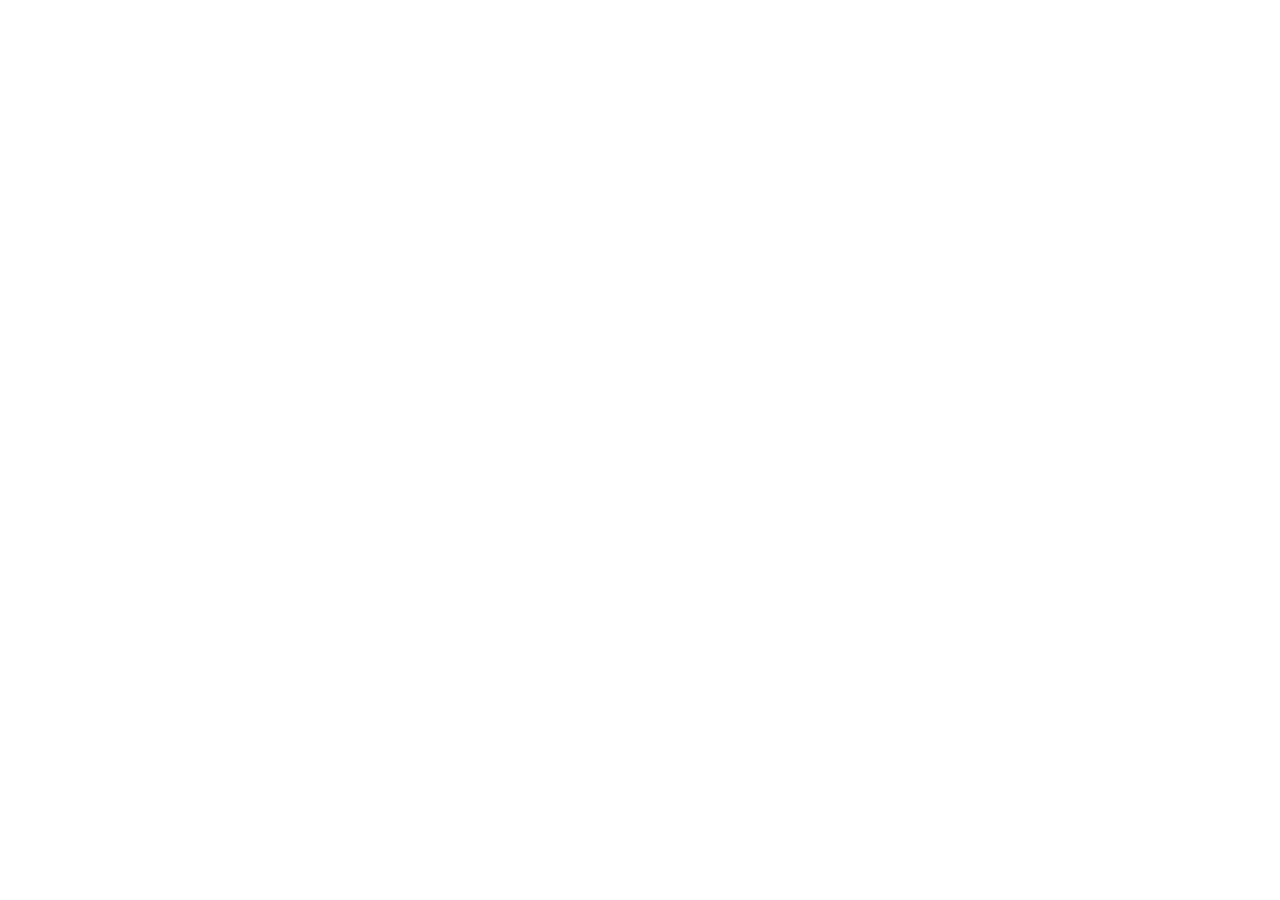
==== index.html @ a77354a2 "Nerve Surgery Academy: Articulate HTML5 learning portal" ====
<!doctype html>
<html lang="en">
  <head>
    <meta charset="UTF-8" />
    <meta name="viewport" content="width=device-width, initial-scale=1.0" />
    <meta
      name="description"
      content="Nerve Surgery Academy — self-hosted interactive learning modules in peripheral nerve surgery."
    />
    <link rel="preconnect" href="https://fonts.googleapis.com" />
    <link rel="preconnect" href="https://fonts.gstatic.com" crossorigin />
    <link
      href="https://fonts.googleapis.com/css2?family=Inter:wght@400;500;600&family=Source+Serif+4:opsz,wght@8..60,500;8..60,600&display=swap"
      rel="stylesheet"
    />
    <title>Nerve Surgery Academy</title>
  </head>
  <body>
    <div id="root"></div>
    <script type="module" src="/src/main.tsx"></script>
  </body>
</html>
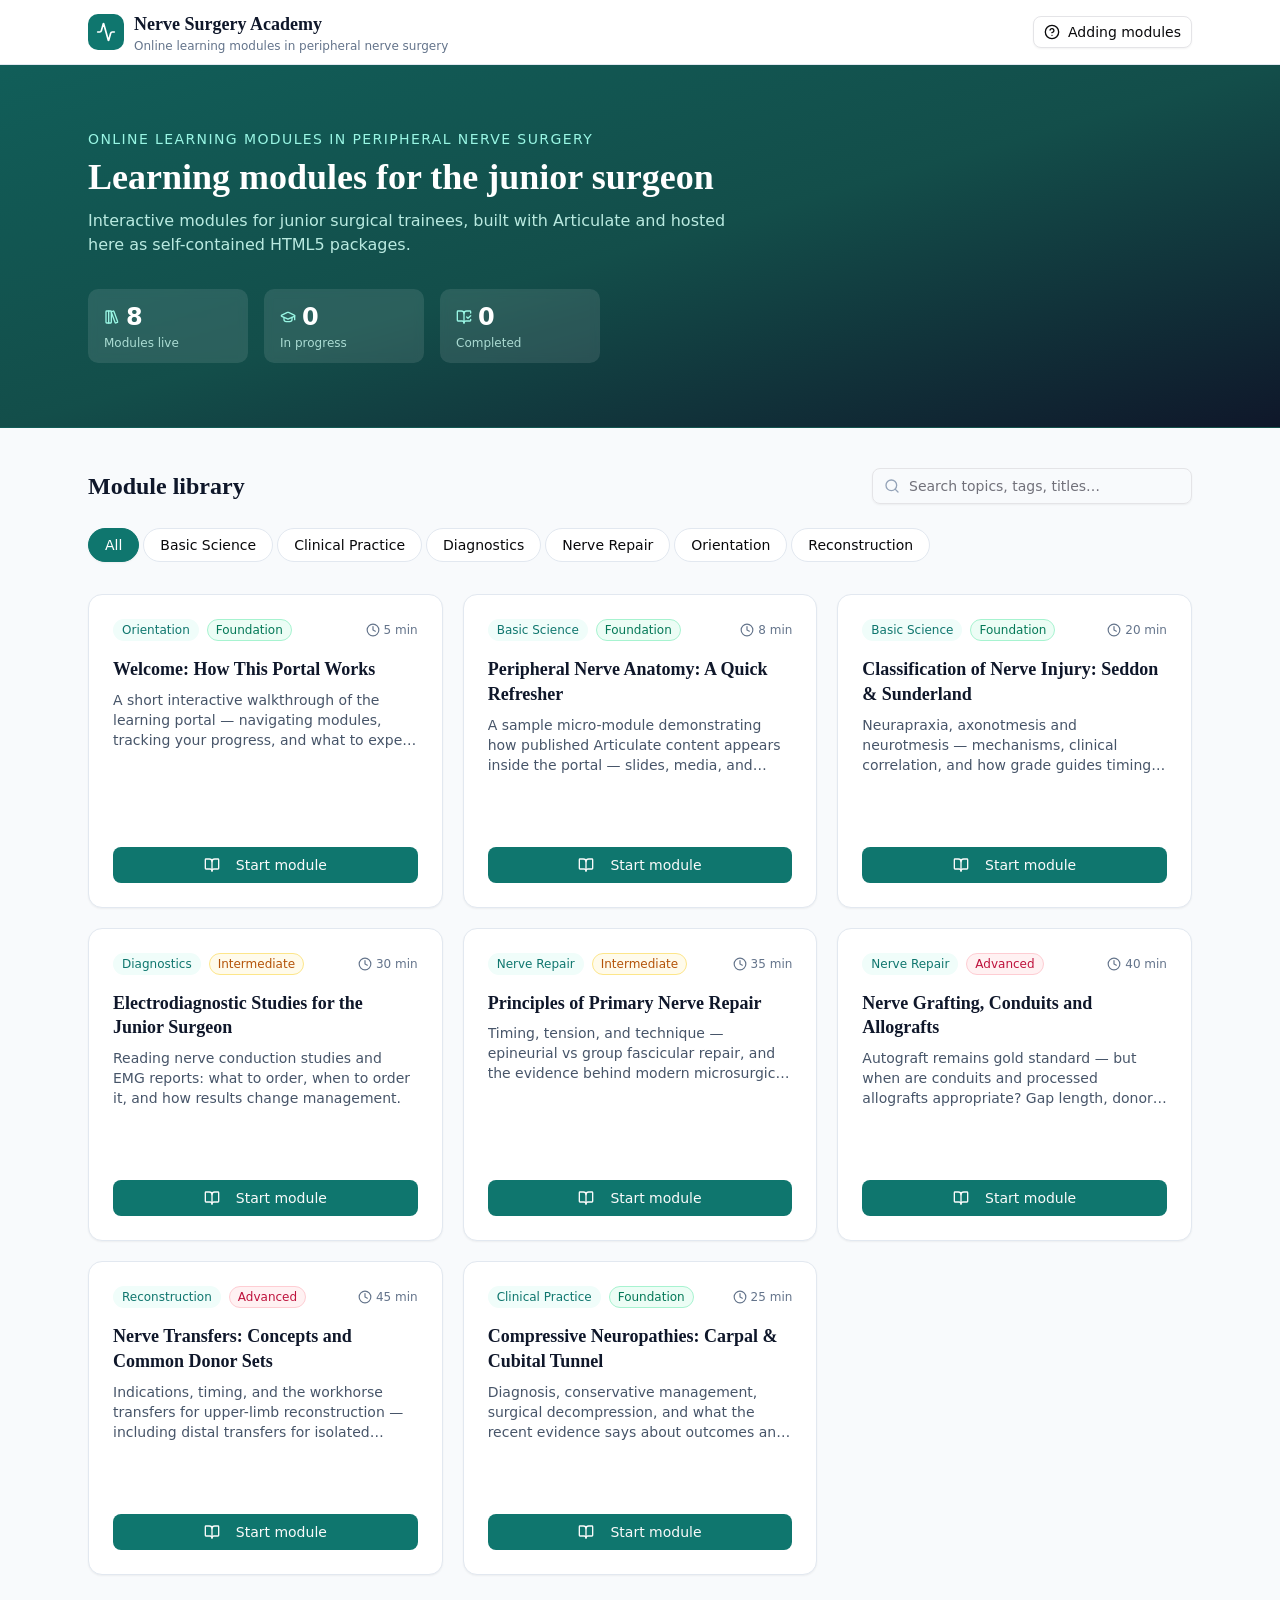
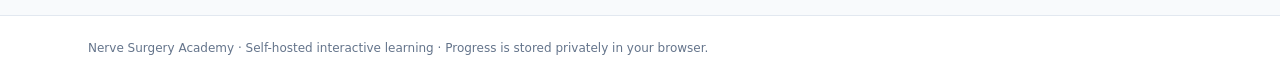
==== commit 0ef5925b: "Deploy: Nerve Surgery Academy static build" ====
--- a/index.html
+++ b/index.html
@@ -14,9 +14,10 @@
       rel="stylesheet"
     />
     <title>Nerve Surgery Academy</title>
+    <script type="module" crossorigin src="./assets/index-BAuNtik3.js"></script>
+    <link rel="stylesheet" crossorigin href="./assets/index-Dww36vbo.css">
   </head>
   <body>
     <div id="root"></div>
-    <script type="module" src="/src/main.tsx"></script>
   </body>
 </html>
--- a/assets/index-Dww36vbo.css
+++ b/assets/index-Dww36vbo.css
@@ -0,0 +1 @@
+*,:before,:after{--tw-border-spacing-x: 0;--tw-border-spacing-y: 0;--tw-translate-x: 0;--tw-translate-y: 0;--tw-rotate: 0;--tw-skew-x: 0;--tw-skew-y: 0;--tw-scale-x: 1;--tw-scale-y: 1;--tw-pan-x: ;--tw-pan-y: ;--tw-pinch-zoom: ;--tw-scroll-snap-strictness: proximity;--tw-gradient-from-position: ;--tw-gradient-via-position: ;--tw-gradient-to-position: ;--tw-ordinal: ;--tw-slashed-zero: ;--tw-numeric-figure: ;--tw-numeric-spacing: ;--tw-numeric-fraction: ;--tw-ring-inset: ;--tw-ring-offset-width: 0px;--tw-ring-offset-color: #fff;--tw-ring-color: rgb(59 130 246 / .5);--tw-ring-offset-shadow: 0 0 #0000;--tw-ring-shadow: 0 0 #0000;--tw-shadow: 0 0 #0000;--tw-shadow-colored: 0 0 #0000;--tw-blur: ;--tw-brightness: ;--tw-contrast: ;--tw-grayscale: ;--tw-hue-rotate: ;--tw-invert: ;--tw-saturate: ;--tw-sepia: ;--tw-drop-shadow: ;--tw-backdrop-blur: ;--tw-backdrop-brightness: ;--tw-backdrop-contrast: ;--tw-backdrop-grayscale: ;--tw-backdrop-hue-rotate: ;--tw-backdrop-invert: ;--tw-backdrop-opacity: ;--tw-backdrop-saturate: ;--tw-backdrop-sepia: ;--tw-contain-size: ;--tw-contain-layout: ;--tw-contain-paint: ;--tw-contain-style: }::backdrop{--tw-border-spacing-x: 0;--tw-border-spacing-y: 0;--tw-translate-x: 0;--tw-translate-y: 0;--tw-rotate: 0;--tw-skew-x: 0;--tw-skew-y: 0;--tw-scale-x: 1;--tw-scale-y: 1;--tw-pan-x: ;--tw-pan-y: ;--tw-pinch-zoom: ;--tw-scroll-snap-strictness: proximity;--tw-gradient-from-position: ;--tw-gradient-via-position: ;--tw-gradient-to-position: ;--tw-ordinal: ;--tw-slashed-zero: ;--tw-numeric-figure: ;--tw-numeric-spacing: ;--tw-numeric-fraction: ;--tw-ring-inset: ;--tw-ring-offset-width: 0px;--tw-ring-offset-color: #fff;--tw-ring-color: rgb(59 130 246 / .5);--tw-ring-offset-shadow: 0 0 #0000;--tw-ring-shadow: 0 0 #0000;--tw-shadow: 0 0 #0000;--tw-shadow-colored: 0 0 #0000;--tw-blur: ;--tw-brightness: ;--tw-contrast: ;--tw-grayscale: ;--tw-hue-rotate: ;--tw-invert: ;--tw-saturate: ;--tw-sepia: ;--tw-drop-shadow: ;--tw-backdrop-blur: ;--tw-backdrop-brightness: ;--tw-backdrop-contrast: ;--tw-backdrop-grayscale: ;--tw-backdrop-hue-rotate: ;--tw-backdrop-invert: ;--tw-backdrop-opacity: ;--tw-backdrop-saturate: ;--tw-backdrop-sepia: ;--tw-contain-size: ;--tw-contain-layout: ;--tw-contain-paint: ;--tw-contain-style: }*,:before,:after{box-sizing:border-box;border-width:0;border-style:solid;border-color:#e5e7eb}:before,:after{--tw-content: ""}html,:host{line-height:1.5;-webkit-text-size-adjust:100%;-moz-tab-size:4;-o-tab-size:4;tab-size:4;font-family:Inter,system-ui,-apple-system,Segoe UI,sans-serif;font-feature-settings:normal;font-variation-settings:normal;-webkit-tap-highlight-color:transparent}body{margin:0;line-height:inherit}hr{height:0;color:inherit;border-top-width:1px}abbr:where([title]){-webkit-text-decoration:underline dotted;text-decoration:underline dotted}h1,h2,h3,h4,h5,h6{font-size:inherit;font-weight:inherit}a{color:inherit;text-decoration:inherit}b,strong{font-weight:bolder}code,kbd,samp,pre{font-family:ui-monospace,SFMono-Regular,Menlo,Monaco,Consolas,Liberation Mono,Courier New,monospace;font-feature-settings:normal;font-variation-settings:normal;font-size:1em}small{font-size:80%}sub,sup{font-size:75%;line-height:0;position:relative;vertical-align:baseline}sub{bottom:-.25em}sup{top:-.5em}table{text-indent:0;border-color:inherit;border-collapse:collapse}button,input,optgroup,select,textarea{font-family:inherit;font-feature-settings:inherit;font-variation-settings:inherit;font-size:100%;font-weight:inherit;line-height:inherit;letter-spacing:inherit;color:inherit;margin:0;padding:0}button,select{text-transform:none}button,input:where([type=button]),input:where([type=reset]),input:where([type=submit]){-webkit-appearance:button;background-color:transparent;background-image:none}:-moz-focusring{outline:auto}:-moz-ui-invalid{box-shadow:none}progress{vertical-align:baseline}::-webkit-inner-spin-button,::-webkit-outer-spin-button{height:auto}[type=search]{-webkit-appearance:textfield;outline-offset:-2px}::-webkit-search-decoration{-webkit-appearance:none}::-webkit-file-upload-button{-webkit-appearance:button;font:inherit}summary{display:list-item}blockquote,dl,dd,h1,h2,h3,h4,h5,h6,hr,figure,p,pre{margin:0}fieldset{margin:0;padding:0}legend{padding:0}ol,ul,menu{list-style:none;margin:0;padding:0}dialog{padding:0}textarea{resize:vertical}input::-moz-placeholder,textarea::-moz-placeholder{opacity:1;color:#9ca3af}input::placeholder,textarea::placeholder{opacity:1;color:#9ca3af}button,[role=button]{cursor:pointer}:disabled{cursor:default}img,svg,video,canvas,audio,iframe,embed,object{display:block;vertical-align:middle}img,video{max-width:100%;height:auto}[hidden]:where(:not([hidden=until-found])){display:none}:root{--background: 0 0% 100%;--foreground: 240 10% 3.9%;--card: 0 0% 100%;--card-foreground: 240 10% 3.9%;--popover: 0 0% 100%;--popover-foreground: 240 10% 3.9%;--primary: 175 77% 26%;--primary-foreground: 0 0% 98%;--secondary: 240 4.8% 95.9%;--secondary-foreground: 240 5.9% 10%;--muted: 240 4.8% 95.9%;--muted-foreground: 240 3.8% 46.1%;--accent: 240 4.8% 95.9%;--accent-foreground: 240 5.9% 10%;--destructive: 0 84.2% 60.2%;--destructive-foreground: 0 0% 98%;--border: 240 5.9% 90%;--input: 240 5.9% 90%;--ring: 240 5.9% 10%;--radius: .625rem;--sidebar-background: 0 0% 98%;--sidebar-foreground: 240 5.3% 26.1%;--sidebar-primary: 240 5.9% 10%;--sidebar-primary-foreground: 0 0% 98%;--sidebar-accent: 240 4.8% 95.9%;--sidebar-accent-foreground: 240 5.9% 10%;--sidebar-border: 220 13% 91%;--sidebar-ring: 217.2 91.2% 59.8%}.dark{--background: 240 10% 3.9%;--foreground: 0 0% 98%;--card: 240 10% 3.9%;--card-foreground: 0 0% 98%;--popover: 240 10% 3.9%;--popover-foreground: 0 0% 98%;--primary: 0 0% 98%;--primary-foreground: 240 5.9% 10%;--secondary: 240 3.7% 15.9%;--secondary-foreground: 0 0% 98%;--muted: 240 3.7% 15.9%;--muted-foreground: 240 5% 64.9%;--accent: 240 3.7% 15.9%;--accent-foreground: 0 0% 98%;--destructive: 0 62.8% 30.6%;--destructive-foreground: 0 0% 98%;--border: 240 3.7% 15.9%;--input: 240 3.7% 15.9%;--ring: 240 4.9% 83.9%;--sidebar-background: 240 5.9% 10%;--sidebar-foreground: 240 4.8% 95.9%;--sidebar-primary: 224.3 76.3% 48%;--sidebar-primary-foreground: 0 0% 100%;--sidebar-accent: 240 3.7% 15.9%;--sidebar-accent-foreground: 240 4.8% 95.9%;--sidebar-border: 240 3.7% 15.9%;--sidebar-ring: 217.2 91.2% 59.8%}*{border-color:hsl(var(--border))}body{background-color:hsl(var(--background));color:hsl(var(--foreground))}.sr-only{position:absolute;width:1px;height:1px;padding:0;margin:-1px;overflow:hidden;clip:rect(0,0,0,0);white-space:nowrap;border-width:0}.pointer-events-none{pointer-events:none}.visible{visibility:visible}.invisible{visibility:hidden}.static{position:static}.fixed{position:fixed}.absolute{position:absolute}.relative{position:relative}.sticky{position:sticky}.inset-0{inset:0}.inset-x-0{left:0;right:0}.inset-y-0{top:0;bottom:0}.-bottom-12{bottom:-3rem}.-left-12{left:-3rem}.-right-12{right:-3rem}.-top-12{top:-3rem}.bottom-0{bottom:0}.left-0{left:0}.left-1\/2{left:50%}.left-2{left:.5rem}.left-3{left:.75rem}.left-\[50\%\]{left:50%}.right-0{right:0}.right-1{right:.25rem}.right-2{right:.5rem}.right-3{right:.75rem}.right-4{right:1rem}.top-0{top:0}.top-1\.5{top:.375rem}.top-1\/2{top:50%}.top-3\.5{top:.875rem}.top-4{top:1rem}.top-\[1px\]{top:1px}.top-\[50\%\]{top:50%}.top-\[60\%\]{top:60%}.top-full{top:100%}.isolate{isolation:isolate}.z-10{z-index:10}.z-20{z-index:20}.z-40{z-index:40}.z-50{z-index:50}.z-\[1\]{z-index:1}.order-first{order:-9999}.order-last{order:9999}.col-start-2{grid-column-start:2}.row-span-2{grid-row:span 2 / span 2}.row-start-1{grid-row-start:1}.\!m-0{margin:0!important}.-mx-1{margin-left:-.25rem;margin-right:-.25rem}.-my-2{margin-top:-.5rem;margin-bottom:-.5rem}.mx-2{margin-left:.5rem;margin-right:.5rem}.mx-3\.5{margin-left:.875rem;margin-right:.875rem}.mx-auto{margin-left:auto;margin-right:auto}.my-0{margin-top:0;margin-bottom:0}.my-0\.5{margin-top:.125rem;margin-bottom:.125rem}.my-1{margin-top:.25rem;margin-bottom:.25rem}.-ml-4{margin-left:-1rem}.-mt-4{margin-top:-1rem}.mb-2{margin-bottom:.5rem}.mb-3{margin-bottom:.75rem}.mb-6{margin-bottom:1.5rem}.mb-8{margin-bottom:2rem}.ml-1{margin-left:.25rem}.ml-4{margin-left:1rem}.ml-auto{margin-left:auto}.mr-1\.5{margin-right:.375rem}.mr-2{margin-right:.5rem}.mt-0\.5{margin-top:.125rem}.mt-1{margin-top:.25rem}.mt-1\.5{margin-top:.375rem}.mt-2{margin-top:.5rem}.mt-3{margin-top:.75rem}.mt-4{margin-top:1rem}.mt-8{margin-top:2rem}.mt-auto{margin-top:auto}.line-clamp-1{overflow:hidden;display:-webkit-box;-webkit-box-orient:vertical;-webkit-line-clamp:1}.line-clamp-2{overflow:hidden;display:-webkit-box;-webkit-box-orient:vertical;-webkit-line-clamp:2}.line-clamp-3{overflow:hidden;display:-webkit-box;-webkit-box-orient:vertical;-webkit-line-clamp:3}.block{display:block}.flex{display:flex}.inline-flex{display:inline-flex}.table{display:table}.table-caption{display:table-caption}.table-cell{display:table-cell}.table-row{display:table-row}.grid{display:grid}.hidden{display:none}.aspect-square{aspect-ratio:1 / 1}.aspect-video{aspect-ratio:16 / 9}.size-10{width:2.5rem;height:2.5rem}.size-2{width:.5rem;height:.5rem}.size-2\.5{width:.625rem;height:.625rem}.size-3{width:.75rem;height:.75rem}.size-3\.5{width:.875rem;height:.875rem}.size-4{width:1rem;height:1rem}.size-6{width:1.5rem;height:1.5rem}.size-7{width:1.75rem;height:1.75rem}.size-8{width:2rem;height:2rem}.size-9{width:2.25rem;height:2.25rem}.size-auto{width:auto;height:auto}.size-full{width:100%;height:100%}.h-1\.5{height:.375rem}.h-10{height:2.5rem}.h-12{height:3rem}.h-16{height:4rem}.h-2{height:.5rem}.h-2\.5{height:.625rem}.h-3{height:.75rem}.h-3\.5{height:.875rem}.h-4{height:1rem}.h-5{height:1.25rem}.h-6{height:1.5rem}.h-7{height:1.75rem}.h-8{height:2rem}.h-9{height:2.25rem}.h-\[1\.15rem\]{height:1.15rem}.h-\[calc\(100\%-1px\)\]{height:calc(100% - 1px)}.h-\[var\(--radix-navigation-menu-viewport-height\)\]{height:var(--radix-navigation-menu-viewport-height)}.h-\[var\(--radix-select-trigger-height\)\]{height:var(--radix-select-trigger-height)}.h-auto{height:auto}.h-full{height:100%}.h-px{height:1px}.h-screen{height:100vh}.h-svh{height:100svh}.max-h-\[300px\]{max-height:300px}.min-h-0{min-height:0px}.min-h-16{min-height:4rem}.min-h-4{min-height:1rem}.min-h-screen{min-height:100vh}.min-h-svh{min-height:100svh}.w-0{width:0px}.w-1{width:.25rem}.w-10{width:2.5rem}.w-2{width:.5rem}.w-2\.5{width:.625rem}.w-3{width:.75rem}.w-3\.5{width:.875rem}.w-3\/4{width:75%}.w-4{width:1rem}.w-5{width:1.25rem}.w-64{width:16rem}.w-72{width:18rem}.w-8{width:2rem}.w-9{width:2.25rem}.w-\[100px\]{width:100px}.w-auto{width:auto}.w-fit{width:-moz-fit-content;width:fit-content}.w-full{width:100%}.w-max{width:-moz-max-content;width:max-content}.w-px{width:1px}.min-w-0{min-width:0px}.min-w-10{min-width:2.5rem}.min-w-5{min-width:1.25rem}.min-w-8{min-width:2rem}.min-w-9{min-width:2.25rem}.min-w-\[12rem\]{min-width:12rem}.min-w-\[8rem\]{min-width:8rem}.min-w-\[var\(--radix-select-trigger-width\)\]{min-width:var(--radix-select-trigger-width)}.max-w-2xl{max-width:42rem}.max-w-6xl{max-width:72rem}.max-w-\[calc\(100\%-2rem\)\]{max-width:calc(100% - 2rem)}.max-w-lg{max-width:32rem}.max-w-max{max-width:-moz-max-content;max-width:max-content}.max-w-md{max-width:28rem}.max-w-sm{max-width:24rem}.flex-1{flex:1 1 0%}.shrink-0{flex-shrink:0}.grow{flex-grow:1}.grow-0{flex-grow:0}.basis-full{flex-basis:100%}.caption-bottom{caption-side:bottom}.border-collapse{border-collapse:collapse}.-translate-x-1\/2{--tw-translate-x: -50%;transform:translate(var(--tw-translate-x),var(--tw-translate-y)) rotate(var(--tw-rotate)) skew(var(--tw-skew-x)) skewY(var(--tw-skew-y)) scaleX(var(--tw-scale-x)) scaleY(var(--tw-scale-y))}.-translate-x-px{--tw-translate-x: -1px;transform:translate(var(--tw-translate-x),var(--tw-translate-y)) rotate(var(--tw-rotate)) skew(var(--tw-skew-x)) skewY(var(--tw-skew-y)) scaleX(var(--tw-scale-x)) scaleY(var(--tw-scale-y))}.-translate-y-1\/2{--tw-translate-y: -50%;transform:translate(var(--tw-translate-x),var(--tw-translate-y)) rotate(var(--tw-rotate)) skew(var(--tw-skew-x)) skewY(var(--tw-skew-y)) scaleX(var(--tw-scale-x)) scaleY(var(--tw-scale-y))}.translate-x-\[-50\%\]{--tw-translate-x: -50%;transform:translate(var(--tw-translate-x),var(--tw-translate-y)) rotate(var(--tw-rotate)) skew(var(--tw-skew-x)) skewY(var(--tw-skew-y)) scaleX(var(--tw-scale-x)) scaleY(var(--tw-scale-y))}.translate-x-px{--tw-translate-x: 1px;transform:translate(var(--tw-translate-x),var(--tw-translate-y)) rotate(var(--tw-rotate)) skew(var(--tw-skew-x)) skewY(var(--tw-skew-y)) scaleX(var(--tw-scale-x)) scaleY(var(--tw-scale-y))}.translate-y-0\.5{--tw-translate-y: .125rem;transform:translate(var(--tw-translate-x),var(--tw-translate-y)) rotate(var(--tw-rotate)) skew(var(--tw-skew-x)) skewY(var(--tw-skew-y)) scaleX(var(--tw-scale-x)) scaleY(var(--tw-scale-y))}.translate-y-\[-50\%\]{--tw-translate-y: -50%;transform:translate(var(--tw-translate-x),var(--tw-translate-y)) rotate(var(--tw-rotate)) skew(var(--tw-skew-x)) skewY(var(--tw-skew-y)) scaleX(var(--tw-scale-x)) scaleY(var(--tw-scale-y))}.translate-y-\[calc\(-50\%_-_2px\)\]{--tw-translate-y: calc(-50% - 2px) ;transform:translate(var(--tw-translate-x),var(--tw-translate-y)) rotate(var(--tw-rotate)) skew(var(--tw-skew-x)) skewY(var(--tw-skew-y)) scaleX(var(--tw-scale-x)) scaleY(var(--tw-scale-y))}.rotate-45{--tw-rotate: 45deg;transform:translate(var(--tw-translate-x),var(--tw-translate-y)) rotate(var(--tw-rotate)) skew(var(--tw-skew-x)) skewY(var(--tw-skew-y)) scaleX(var(--tw-scale-x)) scaleY(var(--tw-scale-y))}.rotate-90{--tw-rotate: 90deg;transform:translate(var(--tw-translate-x),var(--tw-translate-y)) rotate(var(--tw-rotate)) skew(var(--tw-skew-x)) skewY(var(--tw-skew-y)) scaleX(var(--tw-scale-x)) scaleY(var(--tw-scale-y))}.transform{transform:translate(var(--tw-translate-x),var(--tw-translate-y)) rotate(var(--tw-rotate)) skew(var(--tw-skew-x)) skewY(var(--tw-skew-y)) scaleX(var(--tw-scale-x)) scaleY(var(--tw-scale-y))}@keyframes caret-blink{0%,70%,to{opacity:1}20%,50%{opacity:0}}.animate-caret-blink{animation:caret-blink 1.25s ease-out infinite}@keyframes pulse{50%{opacity:.5}}.animate-pulse{animation:pulse 2s cubic-bezier(.4,0,.6,1) infinite}@keyframes spin{to{transform:rotate(360deg)}}.animate-spin{animation:spin 1s linear infinite}.cursor-default{cursor:default}.cursor-text{cursor:text}.touch-none{touch-action:none}.select-none{-webkit-user-select:none;-moz-user-select:none;user-select:none}.resize-none{resize:none}.scroll-my-1{scroll-margin-top:.25rem;scroll-margin-bottom:.25rem}.scroll-py-1{scroll-padding-top:.25rem;scroll-padding-bottom:.25rem}.list-decimal{list-style-type:decimal}.list-disc{list-style-type:disc}.list-none{list-style-type:none}.auto-rows-min{grid-auto-rows:min-content}.grid-cols-3{grid-template-columns:repeat(3,minmax(0,1fr))}.grid-cols-\[0_1fr\]{grid-template-columns:0 1fr}.grid-rows-\[auto_auto\]{grid-template-rows:auto auto}.flex-row{flex-direction:row}.flex-col{flex-direction:column}.flex-col-reverse{flex-direction:column-reverse}.flex-wrap{flex-wrap:wrap}.place-content-center{place-content:center}.items-start{align-items:flex-start}.items-end{align-items:flex-end}.items-center{align-items:center}.items-stretch{align-items:stretch}.justify-start{justify-content:flex-start}.justify-center{justify-content:center}.justify-between{justify-content:space-between}.justify-items-start{justify-items:start}.gap-0\.5{gap:.125rem}.gap-1{gap:.25rem}.gap-1\.5{gap:.375rem}.gap-2{gap:.5rem}.gap-2\.5{gap:.625rem}.gap-3{gap:.75rem}.gap-4{gap:1rem}.gap-5{gap:1.25rem}.gap-6{gap:1.5rem}.gap-7{gap:1.75rem}.gap-\[--spacing\(var\(--gap\)\)\]{gap:var(--spacing(var(--gap)))}.gap-y-0\.5{row-gap:.125rem}.space-y-1\.5>:not([hidden])~:not([hidden]){--tw-space-y-reverse: 0;margin-top:calc(.375rem * calc(1 - var(--tw-space-y-reverse)));margin-bottom:calc(.375rem * var(--tw-space-y-reverse))}.space-y-3>:not([hidden])~:not([hidden]){--tw-space-y-reverse: 0;margin-top:calc(.75rem * calc(1 - var(--tw-space-y-reverse)));margin-bottom:calc(.75rem * var(--tw-space-y-reverse))}.self-start{align-self:flex-start}.self-stretch{align-self:stretch}.justify-self-end{justify-self:end}.overflow-auto{overflow:auto}.overflow-hidden{overflow:hidden}.overflow-x-auto{overflow-x:auto}.overflow-y-auto{overflow-y:auto}.overflow-x-hidden{overflow-x:hidden}.truncate{overflow:hidden;text-overflow:ellipsis;white-space:nowrap}.whitespace-nowrap{white-space:nowrap}.text-balance{text-wrap:balance}.break-words{overflow-wrap:break-word}.rounded{border-radius:.25rem}.rounded-\[2px\]{border-radius:2px}.rounded-\[4px\]{border-radius:4px}.rounded-\[calc\(var\(--radius\)-5px\)\]{border-radius:calc(var(--radius) - 5px)}.rounded-\[inherit\]{border-radius:inherit}.rounded-full{border-radius:9999px}.rounded-lg{border-radius:var(--radius)}.rounded-md{border-radius:calc(var(--radius) - 2px)}.rounded-none{border-radius:0}.rounded-sm{border-radius:calc(var(--radius) - 4px)}.rounded-xl{border-radius:calc(var(--radius) + 4px)}.rounded-xs{border-radius:calc(var(--radius) - 6px)}.rounded-l-md{border-top-left-radius:calc(var(--radius) - 2px);border-bottom-left-radius:calc(var(--radius) - 2px)}.rounded-r-md{border-top-right-radius:calc(var(--radius) - 2px);border-bottom-right-radius:calc(var(--radius) - 2px)}.rounded-tl-sm{border-top-left-radius:calc(var(--radius) - 4px)}.border{border-width:1px}.border-0{border-width:0px}.border-\[1\.5px\]{border-width:1.5px}.border-y{border-top-width:1px;border-bottom-width:1px}.border-b{border-bottom-width:1px}.border-l{border-left-width:1px}.border-r{border-right-width:1px}.border-t{border-top-width:1px}.border-dashed{border-style:dashed}.border-amber-200{--tw-border-opacity: 1;border-color:rgb(253 230 138 / var(--tw-border-opacity, 1))}.border-border{border-color:hsl(var(--border))}.border-border\/50{border-color:hsl(var(--border) / .5)}.border-emerald-200{--tw-border-opacity: 1;border-color:rgb(167 243 208 / var(--tw-border-opacity, 1))}.border-input{border-color:hsl(var(--input))}.border-primary{border-color:hsl(var(--primary))}.border-rose-200{--tw-border-opacity: 1;border-color:rgb(254 205 211 / var(--tw-border-opacity, 1))}.border-sidebar-border{border-color:hsl(var(--sidebar-border))}.border-slate-200{--tw-border-opacity: 1;border-color:rgb(226 232 240 / var(--tw-border-opacity, 1))}.border-slate-300{--tw-border-opacity: 1;border-color:rgb(203 213 225 / var(--tw-border-opacity, 1))}.border-slate-700{--tw-border-opacity: 1;border-color:rgb(51 65 85 / var(--tw-border-opacity, 1))}.border-teal-900\/10{border-color:#134e4a1a}.border-transparent{border-color:transparent}.border-l-transparent{border-left-color:transparent}.border-t-transparent{border-top-color:transparent}.bg-accent{background-color:hsl(var(--accent))}.bg-amber-50{--tw-bg-opacity: 1;background-color:rgb(255 251 235 / var(--tw-bg-opacity, 1))}.bg-background{background-color:hsl(var(--background))}.bg-black\/50{background-color:#00000080}.bg-border{background-color:hsl(var(--border))}.bg-card{background-color:hsl(var(--card))}.bg-destructive{--tw-bg-opacity: 1;background-color:hsl(var(--destructive) / var(--tw-bg-opacity, 1))}.bg-emerald-50{--tw-bg-opacity: 1;background-color:rgb(236 253 245 / var(--tw-bg-opacity, 1))}.bg-emerald-600{--tw-bg-opacity: 1;background-color:rgb(5 150 105 / var(--tw-bg-opacity, 1))}.bg-emerald-900\/60{background-color:#064e3b99}.bg-foreground{background-color:hsl(var(--foreground))}.bg-input{background-color:hsl(var(--input))}.bg-muted{background-color:hsl(var(--muted))}.bg-muted\/50{background-color:hsl(var(--muted) / .5)}.bg-popover{background-color:hsl(var(--popover))}.bg-primary{background-color:hsl(var(--primary))}.bg-primary\/20{background-color:hsl(var(--primary) / .2)}.bg-rose-50{--tw-bg-opacity: 1;background-color:rgb(255 241 242 / var(--tw-bg-opacity, 1))}.bg-secondary{background-color:hsl(var(--secondary))}.bg-sidebar{background-color:hsl(var(--sidebar-background))}.bg-sidebar-border{background-color:hsl(var(--sidebar-border))}.bg-slate-100{--tw-bg-opacity: 1;background-color:rgb(241 245 249 / var(--tw-bg-opacity, 1))}.bg-slate-50{--tw-bg-opacity: 1;background-color:rgb(248 250 252 / var(--tw-bg-opacity, 1))}.bg-slate-700{--tw-bg-opacity: 1;background-color:rgb(51 65 85 / var(--tw-bg-opacity, 1))}.bg-slate-800{--tw-bg-opacity: 1;background-color:rgb(30 41 59 / var(--tw-bg-opacity, 1))}.bg-slate-900{--tw-bg-opacity: 1;background-color:rgb(15 23 42 / var(--tw-bg-opacity, 1))}.bg-teal-50{--tw-bg-opacity: 1;background-color:rgb(240 253 250 / var(--tw-bg-opacity, 1))}.bg-teal-700{--tw-bg-opacity: 1;background-color:rgb(15 118 110 / var(--tw-bg-opacity, 1))}.bg-transparent{background-color:transparent}.bg-white{--tw-bg-opacity: 1;background-color:rgb(255 255 255 / var(--tw-bg-opacity, 1))}.bg-white\/10{background-color:#ffffff1a}.bg-white\/90{background-color:#ffffffe6}.bg-gradient-to-br{background-image:linear-gradient(to bottom right,var(--tw-gradient-stops))}.from-teal-800{--tw-gradient-from: #115e59 var(--tw-gradient-from-position);--tw-gradient-to: rgb(17 94 89 / 0) var(--tw-gradient-to-position);--tw-gradient-stops: var(--tw-gradient-from), var(--tw-gradient-to)}.via-teal-900{--tw-gradient-to: rgb(19 78 74 / 0) var(--tw-gradient-to-position);--tw-gradient-stops: var(--tw-gradient-from), #134e4a var(--tw-gradient-via-position), var(--tw-gradient-to)}.to-slate-900{--tw-gradient-to: #0f172a var(--tw-gradient-to-position)}.fill-current{fill:currentColor}.fill-foreground{fill:hsl(var(--foreground))}.fill-primary{fill:hsl(var(--primary))}.p-0{padding:0}.p-1{padding:.25rem}.p-2{padding:.5rem}.p-3{padding:.75rem}.p-4{padding:1rem}.p-6{padding:1.5rem}.p-\[3px\]{padding:3px}.p-px{padding:1px}.px-1{padding-left:.25rem;padding-right:.25rem}.px-1\.5{padding-left:.375rem;padding-right:.375rem}.px-2{padding-left:.5rem;padding-right:.5rem}.px-2\.5{padding-left:.625rem;padding-right:.625rem}.px-3{padding-left:.75rem;padding-right:.75rem}.px-4{padding-left:1rem;padding-right:1rem}.px-6{padding-left:1.5rem;padding-right:1.5rem}.py-0\.5{padding-top:.125rem;padding-bottom:.125rem}.py-1{padding-top:.25rem;padding-bottom:.25rem}.py-1\.5{padding-top:.375rem;padding-bottom:.375rem}.py-10{padding-top:2.5rem;padding-bottom:2.5rem}.py-12{padding-top:3rem;padding-bottom:3rem}.py-16{padding-top:4rem;padding-bottom:4rem}.py-2{padding-top:.5rem;padding-bottom:.5rem}.py-2\.5{padding-top:.625rem;padding-bottom:.625rem}.py-3{padding-top:.75rem;padding-bottom:.75rem}.py-4{padding-top:1rem;padding-bottom:1rem}.py-6{padding-top:1.5rem;padding-bottom:1.5rem}.pb-3{padding-bottom:.75rem}.pb-4{padding-bottom:1rem}.pl-2{padding-left:.5rem}.pl-3{padding-left:.75rem}.pl-4{padding-left:1rem}.pl-5{padding-left:1.25rem}.pl-8{padding-left:2rem}.pl-9{padding-left:2.25rem}.pr-1{padding-right:.25rem}.pr-2{padding-right:.5rem}.pr-2\.5{padding-right:.625rem}.pr-3{padding-right:.75rem}.pr-8{padding-right:2rem}.pt-0{padding-top:0}.pt-3{padding-top:.75rem}.pt-4{padding-top:1rem}.text-left{text-align:left}.text-center{text-align:center}.align-middle{vertical-align:middle}.font-mono{font-family:ui-monospace,SFMono-Regular,Menlo,Monaco,Consolas,Liberation Mono,Courier New,monospace}.font-sans{font-family:Inter,system-ui,-apple-system,Segoe UI,sans-serif}.font-serif{font-family:"Source Serif 4",Georgia,ui-serif,serif}.text-2xl{font-size:1.5rem;line-height:2rem}.text-3xl{font-size:1.875rem;line-height:2.25rem}.text-\[0\.8rem\]{font-size:.8rem}.text-base{font-size:1rem;line-height:1.5rem}.text-lg{font-size:1.125rem;line-height:1.75rem}.text-sm{font-size:.875rem;line-height:1.25rem}.text-sm\/relaxed{font-size:.875rem;line-height:1.625}.text-xs{font-size:.75rem;line-height:1rem}.font-medium{font-weight:500}.font-normal{font-weight:400}.font-semibold{font-weight:600}.uppercase{text-transform:uppercase}.tabular-nums{--tw-numeric-spacing: tabular-nums;font-variant-numeric:var(--tw-ordinal) var(--tw-slashed-zero) var(--tw-numeric-figure) var(--tw-numeric-spacing) var(--tw-numeric-fraction)}.leading-none{line-height:1}.leading-normal{line-height:1.5}.leading-relaxed{line-height:1.625}.leading-snug{line-height:1.375}.leading-tight{line-height:1.25}.tracking-tight{letter-spacing:-.025em}.tracking-widest{letter-spacing:.1em}.text-accent-foreground{color:hsl(var(--accent-foreground))}.text-amber-500{--tw-text-opacity: 1;color:rgb(245 158 11 / var(--tw-text-opacity, 1))}.text-amber-700{--tw-text-opacity: 1;color:rgb(180 83 9 / var(--tw-text-opacity, 1))}.text-background{color:hsl(var(--background))}.text-card-foreground{color:hsl(var(--card-foreground))}.text-current{color:currentColor}.text-destructive{--tw-text-opacity: 1;color:hsl(var(--destructive) / var(--tw-text-opacity, 1))}.text-emerald-300{--tw-text-opacity: 1;color:rgb(110 231 183 / var(--tw-text-opacity, 1))}.text-emerald-600{--tw-text-opacity: 1;color:rgb(5 150 105 / var(--tw-text-opacity, 1))}.text-emerald-700{--tw-text-opacity: 1;color:rgb(4 120 87 / var(--tw-text-opacity, 1))}.text-foreground{color:hsl(var(--foreground))}.text-muted-foreground{color:hsl(var(--muted-foreground))}.text-popover-foreground{color:hsl(var(--popover-foreground))}.text-primary{color:hsl(var(--primary))}.text-primary-foreground{color:hsl(var(--primary-foreground))}.text-rose-700{--tw-text-opacity: 1;color:rgb(190 18 60 / var(--tw-text-opacity, 1))}.text-secondary-foreground{color:hsl(var(--secondary-foreground))}.text-sidebar-foreground{color:hsl(var(--sidebar-foreground))}.text-sidebar-foreground\/70{color:hsl(var(--sidebar-foreground) / .7)}.text-slate-200{--tw-text-opacity: 1;color:rgb(226 232 240 / var(--tw-text-opacity, 1))}.text-slate-300{--tw-text-opacity: 1;color:rgb(203 213 225 / var(--tw-text-opacity, 1))}.text-slate-400{--tw-text-opacity: 1;color:rgb(148 163 184 / var(--tw-text-opacity, 1))}.text-slate-500{--tw-text-opacity: 1;color:rgb(100 116 139 / var(--tw-text-opacity, 1))}.text-slate-600{--tw-text-opacity: 1;color:rgb(71 85 105 / var(--tw-text-opacity, 1))}.text-slate-700{--tw-text-opacity: 1;color:rgb(51 65 85 / var(--tw-text-opacity, 1))}.text-slate-800{--tw-text-opacity: 1;color:rgb(30 41 59 / var(--tw-text-opacity, 1))}.text-slate-900{--tw-text-opacity: 1;color:rgb(15 23 42 / var(--tw-text-opacity, 1))}.text-teal-100\/80{color:#ccfbf1cc}.text-teal-100\/90{color:#ccfbf1e6}.text-teal-200{--tw-text-opacity: 1;color:rgb(153 246 228 / var(--tw-text-opacity, 1))}.text-teal-700{--tw-text-opacity: 1;color:rgb(15 118 110 / var(--tw-text-opacity, 1))}.text-teal-800{--tw-text-opacity: 1;color:rgb(17 94 89 / var(--tw-text-opacity, 1))}.text-white{--tw-text-opacity: 1;color:rgb(255 255 255 / var(--tw-text-opacity, 1))}.underline-offset-4{text-underline-offset:4px}.opacity-0{opacity:0}.opacity-50{opacity:.5}.opacity-70{opacity:.7}.shadow{--tw-shadow: 0 1px 3px 0 rgb(0 0 0 / .1), 0 1px 2px -1px rgb(0 0 0 / .1);--tw-shadow-colored: 0 1px 3px 0 var(--tw-shadow-color), 0 1px 2px -1px var(--tw-shadow-color);box-shadow:var(--tw-ring-offset-shadow, 0 0 #0000),var(--tw-ring-shadow, 0 0 #0000),var(--tw-shadow)}.shadow-\[0_0_0_1px_hsl\(var\(--sidebar-border\)\)\]{--tw-shadow: 0 0 0 1px hsl(var(--sidebar-border));--tw-shadow-colored: 0 0 0 1px var(--tw-shadow-color);box-shadow:var(--tw-ring-offset-shadow, 0 0 #0000),var(--tw-ring-shadow, 0 0 #0000),var(--tw-shadow)}.shadow-lg{--tw-shadow: 0 10px 15px -3px rgb(0 0 0 / .1), 0 4px 6px -4px rgb(0 0 0 / .1);--tw-shadow-colored: 0 10px 15px -3px var(--tw-shadow-color), 0 4px 6px -4px var(--tw-shadow-color);box-shadow:var(--tw-ring-offset-shadow, 0 0 #0000),var(--tw-ring-shadow, 0 0 #0000),var(--tw-shadow)}.shadow-md{--tw-shadow: 0 4px 6px -1px rgb(0 0 0 / .1), 0 2px 4px -2px rgb(0 0 0 / .1);--tw-shadow-colored: 0 4px 6px -1px var(--tw-shadow-color), 0 2px 4px -2px var(--tw-shadow-color);box-shadow:var(--tw-ring-offset-shadow, 0 0 #0000),var(--tw-ring-shadow, 0 0 #0000),var(--tw-shadow)}.shadow-none{--tw-shadow: 0 0 #0000;--tw-shadow-colored: 0 0 #0000;box-shadow:var(--tw-ring-offset-shadow, 0 0 #0000),var(--tw-ring-shadow, 0 0 #0000),var(--tw-shadow)}.shadow-sm{--tw-shadow: 0 1px 2px 0 rgb(0 0 0 / .05);--tw-shadow-colored: 0 1px 2px 0 var(--tw-shadow-color);box-shadow:var(--tw-ring-offset-shadow, 0 0 #0000),var(--tw-ring-shadow, 0 0 #0000),var(--tw-shadow)}.shadow-xl{--tw-shadow: 0 20px 25px -5px rgb(0 0 0 / .1), 0 8px 10px -6px rgb(0 0 0 / .1);--tw-shadow-colored: 0 20px 25px -5px var(--tw-shadow-color), 0 8px 10px -6px var(--tw-shadow-color);box-shadow:var(--tw-ring-offset-shadow, 0 0 #0000),var(--tw-ring-shadow, 0 0 #0000),var(--tw-shadow)}.shadow-xs{--tw-shadow: 0 1px 2px 0 rgb(0 0 0 / .05);--tw-shadow-colored: 0 1px 2px 0 var(--tw-shadow-color);box-shadow:var(--tw-ring-offset-shadow, 0 0 #0000),var(--tw-ring-shadow, 0 0 #0000),var(--tw-shadow)}.outline-none{outline:2px solid transparent;outline-offset:2px}.outline{outline-style:solid}.ring-0{--tw-ring-offset-shadow: var(--tw-ring-inset) 0 0 0 var(--tw-ring-offset-width) var(--tw-ring-offset-color);--tw-ring-shadow: var(--tw-ring-inset) 0 0 0 calc(0px + var(--tw-ring-offset-width)) var(--tw-ring-color);box-shadow:var(--tw-ring-offset-shadow),var(--tw-ring-shadow),var(--tw-shadow, 0 0 #0000)}.ring-ring\/50{--tw-ring-color: hsl(var(--ring) / .5)}.ring-sidebar-ring{--tw-ring-color: hsl(var(--sidebar-ring))}.ring-offset-background{--tw-ring-offset-color: hsl(var(--background))}.filter{filter:var(--tw-blur) var(--tw-brightness) var(--tw-contrast) var(--tw-grayscale) var(--tw-hue-rotate) var(--tw-invert) var(--tw-saturate) var(--tw-sepia) var(--tw-drop-shadow)}.backdrop-blur{--tw-backdrop-blur: blur(8px);-webkit-backdrop-filter:var(--tw-backdrop-blur) var(--tw-backdrop-brightness) var(--tw-backdrop-contrast) var(--tw-backdrop-grayscale) var(--tw-backdrop-hue-rotate) var(--tw-backdrop-invert) var(--tw-backdrop-opacity) var(--tw-backdrop-saturate) var(--tw-backdrop-sepia);backdrop-filter:var(--tw-backdrop-blur) var(--tw-backdrop-brightness) var(--tw-backdrop-contrast) var(--tw-backdrop-grayscale) var(--tw-backdrop-hue-rotate) var(--tw-backdrop-invert) var(--tw-backdrop-opacity) var(--tw-backdrop-saturate) var(--tw-backdrop-sepia)}.backdrop-blur-sm{--tw-backdrop-blur: blur(4px);-webkit-backdrop-filter:var(--tw-backdrop-blur) var(--tw-backdrop-brightness) var(--tw-backdrop-contrast) var(--tw-backdrop-grayscale) var(--tw-backdrop-hue-rotate) var(--tw-backdrop-invert) var(--tw-backdrop-opacity) var(--tw-backdrop-saturate) var(--tw-backdrop-sepia);backdrop-filter:var(--tw-backdrop-blur) var(--tw-backdrop-brightness) var(--tw-backdrop-contrast) var(--tw-backdrop-grayscale) var(--tw-backdrop-hue-rotate) var(--tw-backdrop-invert) var(--tw-backdrop-opacity) var(--tw-backdrop-saturate) var(--tw-backdrop-sepia)}.transition{transition-property:color,background-color,border-color,text-decoration-color,fill,stroke,opacity,box-shadow,transform,filter,backdrop-filter;transition-timing-function:cubic-bezier(.4,0,.2,1);transition-duration:.15s}.transition-\[color\,box-shadow\]{transition-property:color,box-shadow;transition-timing-function:cubic-bezier(.4,0,.2,1);transition-duration:.15s}.transition-\[left\,right\,width\]{transition-property:left,right,width;transition-timing-function:cubic-bezier(.4,0,.2,1);transition-duration:.15s}.transition-\[margin\,opacity\]{transition-property:margin,opacity;transition-timing-function:cubic-bezier(.4,0,.2,1);transition-duration:.15s}.transition-\[width\,height\,padding\]{transition-property:width,height,padding;transition-timing-function:cubic-bezier(.4,0,.2,1);transition-duration:.15s}.transition-\[width\]{transition-property:width;transition-timing-function:cubic-bezier(.4,0,.2,1);transition-duration:.15s}.transition-all{transition-property:all;transition-timing-function:cubic-bezier(.4,0,.2,1);transition-duration:.15s}.transition-colors{transition-property:color,background-color,border-color,text-decoration-color,fill,stroke;transition-timing-function:cubic-bezier(.4,0,.2,1);transition-duration:.15s}.transition-none{transition-property:none}.transition-opacity{transition-property:opacity;transition-timing-function:cubic-bezier(.4,0,.2,1);transition-duration:.15s}.transition-shadow{transition-property:box-shadow;transition-timing-function:cubic-bezier(.4,0,.2,1);transition-duration:.15s}.transition-transform{transition-property:transform;transition-timing-function:cubic-bezier(.4,0,.2,1);transition-duration:.15s}.duration-100{transition-duration:.1s}.duration-1000{transition-duration:1s}.duration-200{transition-duration:.2s}.duration-300{transition-duration:.3s}.ease-in-out{transition-timing-function:cubic-bezier(.4,0,.2,1)}.ease-linear{transition-timing-function:linear}@keyframes enter{0%{opacity:var(--tw-enter-opacity, 1);transform:translate3d(var(--tw-enter-translate-x, 0),var(--tw-enter-translate-y, 0),0) scale3d(var(--tw-enter-scale, 1),var(--tw-enter-scale, 1),var(--tw-enter-scale, 1)) rotate(var(--tw-enter-rotate, 0))}}@keyframes exit{to{opacity:var(--tw-exit-opacity, 1);transform:translate3d(var(--tw-exit-translate-x, 0),var(--tw-exit-translate-y, 0),0) scale3d(var(--tw-exit-scale, 1),var(--tw-exit-scale, 1),var(--tw-exit-scale, 1)) rotate(var(--tw-exit-rotate, 0))}}.animate-in{animation-name:enter;animation-duration:.15s;--tw-enter-opacity: initial;--tw-enter-scale: initial;--tw-enter-rotate: initial;--tw-enter-translate-x: initial;--tw-enter-translate-y: initial}.fade-in-0{--tw-enter-opacity: 0}.zoom-in-95{--tw-enter-scale: .95}.duration-100{animation-duration:.1s}.duration-1000{animation-duration:1s}.duration-200{animation-duration:.2s}.duration-300{animation-duration:.3s}.ease-in-out{animation-timing-function:cubic-bezier(.4,0,.2,1)}.ease-linear{animation-timing-function:linear}.\[--cell-size\:--spacing\(8\)\]{--cell-size: var(--spacing(8))}.selection\:bg-primary *::-moz-selection{background-color:hsl(var(--primary))}.selection\:bg-primary *::selection{background-color:hsl(var(--primary))}.selection\:text-primary-foreground *::-moz-selection{color:hsl(var(--primary-foreground))}.selection\:text-primary-foreground *::selection{color:hsl(var(--primary-foreground))}.selection\:bg-primary::-moz-selection{background-color:hsl(var(--primary))}.selection\:bg-primary::selection{background-color:hsl(var(--primary))}.selection\:text-primary-foreground::-moz-selection{color:hsl(var(--primary-foreground))}.selection\:text-primary-foreground::selection{color:hsl(var(--primary-foreground))}.file\:inline-flex::file-selector-button{display:inline-flex}.file\:h-7::file-selector-button{height:1.75rem}.file\:border-0::file-selector-button{border-width:0px}.file\:bg-transparent::file-selector-button{background-color:transparent}.file\:text-sm::file-selector-button{font-size:.875rem;line-height:1.25rem}.file\:font-medium::file-selector-button{font-weight:500}.file\:text-foreground::file-selector-button{color:hsl(var(--foreground))}.placeholder\:text-muted-foreground::-moz-placeholder{color:hsl(var(--muted-foreground))}.placeholder\:text-muted-foreground::placeholder{color:hsl(var(--muted-foreground))}.after\:absolute:after{content:var(--tw-content);position:absolute}.after\:-inset-2:after{content:var(--tw-content);inset:-.5rem}.after\:inset-y-0:after{content:var(--tw-content);top:0;bottom:0}.after\:left-1\/2:after{content:var(--tw-content);left:50%}.after\:w-1:after{content:var(--tw-content);width:.25rem}.after\:w-\[2px\]:after{content:var(--tw-content);width:2px}.after\:-translate-x-1\/2:after{content:var(--tw-content);--tw-translate-x: -50%;transform:translate(var(--tw-translate-x),var(--tw-translate-y)) rotate(var(--tw-rotate)) skew(var(--tw-skew-x)) skewY(var(--tw-skew-y)) scaleX(var(--tw-scale-x)) scaleY(var(--tw-scale-y))}.first\:rounded-l-md:first-child{border-top-left-radius:calc(var(--radius) - 2px);border-bottom-left-radius:calc(var(--radius) - 2px)}.first\:border-l:first-child{border-left-width:1px}.last\:mt-0:last-child{margin-top:0}.last\:rounded-r-md:last-child{border-top-right-radius:calc(var(--radius) - 2px);border-bottom-right-radius:calc(var(--radius) - 2px)}.last\:border-b-0:last-child{border-bottom-width:0px}.hover\:bg-accent:hover{background-color:hsl(var(--accent))}.hover\:bg-destructive\/90:hover{background-color:hsl(var(--destructive) / .9)}.hover\:bg-emerald-700:hover{--tw-bg-opacity: 1;background-color:rgb(4 120 87 / var(--tw-bg-opacity, 1))}.hover\:bg-muted:hover{background-color:hsl(var(--muted))}.hover\:bg-muted\/50:hover{background-color:hsl(var(--muted) / .5)}.hover\:bg-primary\/90:hover{background-color:hsl(var(--primary) / .9)}.hover\:bg-secondary\/80:hover{background-color:hsl(var(--secondary) / .8)}.hover\:bg-sidebar-accent:hover{background-color:hsl(var(--sidebar-accent))}.hover\:bg-slate-700:hover{--tw-bg-opacity: 1;background-color:rgb(51 65 85 / var(--tw-bg-opacity, 1))}.hover\:bg-teal-50:hover{--tw-bg-opacity: 1;background-color:rgb(240 253 250 / var(--tw-bg-opacity, 1))}.hover\:bg-teal-800:hover{--tw-bg-opacity: 1;background-color:rgb(17 94 89 / var(--tw-bg-opacity, 1))}.hover\:text-accent-foreground:hover{color:hsl(var(--accent-foreground))}.hover\:text-foreground:hover{color:hsl(var(--foreground))}.hover\:text-muted-foreground:hover{color:hsl(var(--muted-foreground))}.hover\:text-sidebar-accent-foreground:hover{color:hsl(var(--sidebar-accent-foreground))}.hover\:text-white:hover{--tw-text-opacity: 1;color:rgb(255 255 255 / var(--tw-text-opacity, 1))}.hover\:underline:hover{text-decoration-line:underline}.hover\:opacity-100:hover{opacity:1}.hover\:shadow-\[0_0_0_1px_hsl\(var\(--sidebar-accent\)\)\]:hover{--tw-shadow: 0 0 0 1px hsl(var(--sidebar-accent));--tw-shadow-colored: 0 0 0 1px var(--tw-shadow-color);box-shadow:var(--tw-ring-offset-shadow, 0 0 #0000),var(--tw-ring-shadow, 0 0 #0000),var(--tw-shadow)}.hover\:shadow-md:hover{--tw-shadow: 0 4px 6px -1px rgb(0 0 0 / .1), 0 2px 4px -2px rgb(0 0 0 / .1);--tw-shadow-colored: 0 4px 6px -1px var(--tw-shadow-color), 0 2px 4px -2px var(--tw-shadow-color);box-shadow:var(--tw-ring-offset-shadow, 0 0 #0000),var(--tw-ring-shadow, 0 0 #0000),var(--tw-shadow)}.hover\:ring-4:hover{--tw-ring-offset-shadow: var(--tw-ring-inset) 0 0 0 var(--tw-ring-offset-width) var(--tw-ring-offset-color);--tw-ring-shadow: var(--tw-ring-inset) 0 0 0 calc(4px + var(--tw-ring-offset-width)) var(--tw-ring-color);box-shadow:var(--tw-ring-offset-shadow),var(--tw-ring-shadow),var(--tw-shadow, 0 0 #0000)}.hover\:after\:bg-sidebar-border:hover:after{content:var(--tw-content);background-color:hsl(var(--sidebar-border))}.focus\:z-10:focus{z-index:10}.focus\:bg-accent:focus{background-color:hsl(var(--accent))}.focus\:text-accent-foreground:focus{color:hsl(var(--accent-foreground))}.focus\:ring-2:focus{--tw-ring-offset-shadow: var(--tw-ring-inset) 0 0 0 var(--tw-ring-offset-width) var(--tw-ring-offset-color);--tw-ring-shadow: var(--tw-ring-inset) 0 0 0 calc(2px + var(--tw-ring-offset-width)) var(--tw-ring-color);box-shadow:var(--tw-ring-offset-shadow),var(--tw-ring-shadow),var(--tw-shadow, 0 0 #0000)}.focus\:ring-ring:focus{--tw-ring-color: hsl(var(--ring))}.focus\:ring-offset-2:focus{--tw-ring-offset-width: 2px}.focus-visible\:z-10:focus-visible{z-index:10}.focus-visible\:border-ring:focus-visible{border-color:hsl(var(--ring))}.focus-visible\:outline-1:focus-visible{outline-width:1px}.focus-visible\:outline-ring:focus-visible{outline-color:hsl(var(--ring))}.focus-visible\:ring-0:focus-visible{--tw-ring-offset-shadow: var(--tw-ring-inset) 0 0 0 var(--tw-ring-offset-width) var(--tw-ring-offset-color);--tw-ring-shadow: var(--tw-ring-inset) 0 0 0 calc(0px + var(--tw-ring-offset-width)) var(--tw-ring-color);box-shadow:var(--tw-ring-offset-shadow),var(--tw-ring-shadow),var(--tw-shadow, 0 0 #0000)}.focus-visible\:ring-1:focus-visible{--tw-ring-offset-shadow: var(--tw-ring-inset) 0 0 0 var(--tw-ring-offset-width) var(--tw-ring-offset-color);--tw-ring-shadow: var(--tw-ring-inset) 0 0 0 calc(1px + var(--tw-ring-offset-width)) var(--tw-ring-color);box-shadow:var(--tw-ring-offset-shadow),var(--tw-ring-shadow),var(--tw-shadow, 0 0 #0000)}.focus-visible\:ring-2:focus-visible{--tw-ring-offset-shadow: var(--tw-ring-inset) 0 0 0 var(--tw-ring-offset-width) var(--tw-ring-offset-color);--tw-ring-shadow: var(--tw-ring-inset) 0 0 0 calc(2px + var(--tw-ring-offset-width)) var(--tw-ring-color);box-shadow:var(--tw-ring-offset-shadow),var(--tw-ring-shadow),var(--tw-shadow, 0 0 #0000)}.focus-visible\:ring-4:focus-visible{--tw-ring-offset-shadow: var(--tw-ring-inset) 0 0 0 var(--tw-ring-offset-width) var(--tw-ring-offset-color);--tw-ring-shadow: var(--tw-ring-inset) 0 0 0 calc(4px + var(--tw-ring-offset-width)) var(--tw-ring-color);box-shadow:var(--tw-ring-offset-shadow),var(--tw-ring-shadow),var(--tw-shadow, 0 0 #0000)}.focus-visible\:ring-\[3px\]:focus-visible{--tw-ring-offset-shadow: var(--tw-ring-inset) 0 0 0 var(--tw-ring-offset-width) var(--tw-ring-offset-color);--tw-ring-shadow: var(--tw-ring-inset) 0 0 0 calc(3px + var(--tw-ring-offset-width)) var(--tw-ring-color);box-shadow:var(--tw-ring-offset-shadow),var(--tw-ring-shadow),var(--tw-shadow, 0 0 #0000)}.focus-visible\:ring-destructive\/20:focus-visible{--tw-ring-color: hsl(var(--destructive) / .2)}.focus-visible\:ring-ring:focus-visible{--tw-ring-color: hsl(var(--ring))}.focus-visible\:ring-ring\/50:focus-visible{--tw-ring-color: hsl(var(--ring) / .5)}.focus-visible\:ring-offset-1:focus-visible{--tw-ring-offset-width: 1px}.active\:bg-sidebar-accent:active{background-color:hsl(var(--sidebar-accent))}.active\:text-sidebar-accent-foreground:active{color:hsl(var(--sidebar-accent-foreground))}.disabled\:pointer-events-none:disabled{pointer-events:none}.disabled\:cursor-not-allowed:disabled{cursor:not-allowed}.disabled\:opacity-50:disabled{opacity:.5}.group\/menu-item:focus-within .group-focus-within\/menu-item\:opacity-100{opacity:1}.group\/menu-item:hover .group-hover\/menu-item\:opacity-100{opacity:1}.peer\/menu-button:hover~.peer-hover\/menu-button\:text-sidebar-accent-foreground{color:hsl(var(--sidebar-accent-foreground))}.peer:disabled~.peer-disabled\:cursor-not-allowed{cursor:not-allowed}.peer:disabled~.peer-disabled\:opacity-50{opacity:.5}.has-\[\>button\]\:ml-\[-0\.45rem\]:has(>button){margin-left:-.45rem}.has-\[\>button\]\:mr-\[-0\.45rem\]:has(>button){margin-right:-.45rem}.has-\[\>kbd\]\:ml-\[-0\.35rem\]:has(>kbd){margin-left:-.35rem}.has-\[\>kbd\]\:mr-\[-0\.35rem\]:has(>kbd){margin-right:-.35rem}.has-\[\>\[data-align\=block-end\]\]\:h-auto:has(>[data-align=block-end]){height:auto}.has-\[\>\[data-align\=block-start\]\]\:h-auto:has(>[data-align=block-start]){height:auto}.has-\[\>textarea\]\:h-auto:has(>textarea){height:auto}.has-\[\>\[data-slot\=field\]\]\:w-full:has(>[data-slot=field]){width:100%}.has-\[\>svg\]\:grid-cols-\[calc\(var\(--spacing\)\*4\)_1fr\]:has(>svg){grid-template-columns:calc(var(--spacing) * 4) 1fr}.has-\[\>\[data-align\=block-end\]\]\:flex-col:has(>[data-align=block-end]){flex-direction:column}.has-\[\>\[data-align\=block-start\]\]\:flex-col:has(>[data-align=block-start]){flex-direction:column}.has-\[\>\[data-slot\=field\]\]\:flex-col:has(>[data-slot=field]){flex-direction:column}.has-\[\>\[data-slot\=field-content\]\]\:items-start:has(>[data-slot=field-content]){align-items:flex-start}.has-\[\>\[data-slot\=button-group\]\]\:gap-2:has(>[data-slot=button-group]){gap:.5rem}.has-\[\>\[data-slot\=checkbox-group\]\]\:gap-3:has(>[data-slot=checkbox-group]){gap:.75rem}.has-\[\>\[data-slot\=radio-group\]\]\:gap-3:has(>[data-slot=radio-group]){gap:.75rem}.has-\[\>svg\]\:gap-x-3:has(>svg){-moz-column-gap:.75rem;column-gap:.75rem}.has-\[\>\[data-slot\=field\]\]\:rounded-md:has(>[data-slot=field]){border-radius:calc(var(--radius) - 2px)}.has-\[\>\[data-slot\=field\]\]\:border:has(>[data-slot=field]){border-width:1px}.has-\[\[data-slot\=input-group-control\]\:focus-visible\]\:border-ring:has([data-slot=input-group-control]:focus-visible){border-color:hsl(var(--ring))}.has-\[\[data-slot\]\[aria-invalid\=true\]\]\:border-destructive:has([data-slot][aria-invalid=true]){--tw-border-opacity: 1;border-color:hsl(var(--destructive) / var(--tw-border-opacity, 1))}.has-\[\>svg\]\:p-0:has(>svg){padding:0}.has-\[\>svg\]\:px-2:has(>svg){padding-left:.5rem;padding-right:.5rem}.has-\[\>svg\]\:px-2\.5:has(>svg){padding-left:.625rem;padding-right:.625rem}.has-\[\>svg\]\:px-3:has(>svg){padding-left:.75rem;padding-right:.75rem}.has-\[\>svg\]\:px-4:has(>svg){padding-left:1rem;padding-right:1rem}.has-\[\[data-slot\=input-group-control\]\:focus-visible\]\:ring-\[3px\]:has([data-slot=input-group-control]:focus-visible){--tw-ring-offset-shadow: var(--tw-ring-inset) 0 0 0 var(--tw-ring-offset-width) var(--tw-ring-offset-color);--tw-ring-shadow: var(--tw-ring-inset) 0 0 0 calc(3px + var(--tw-ring-offset-width)) var(--tw-ring-color);box-shadow:var(--tw-ring-offset-shadow),var(--tw-ring-shadow),var(--tw-shadow, 0 0 #0000)}.has-\[\[data-slot\=input-group-control\]\:focus-visible\]\:ring-ring\/50:has([data-slot=input-group-control]:focus-visible){--tw-ring-color: hsl(var(--ring) / .5)}.has-\[\[data-slot\]\[aria-invalid\=true\]\]\:ring-destructive\/20:has([data-slot][aria-invalid=true]){--tw-ring-color: hsl(var(--destructive) / .2)}.group\/item:has([data-slot=item-description]) .group-has-\[\[data-slot\=item-description\]\]\/item\:translate-y-0\.5{--tw-translate-y: .125rem;transform:translate(var(--tw-translate-x),var(--tw-translate-y)) rotate(var(--tw-rotate)) skew(var(--tw-skew-x)) skewY(var(--tw-skew-y)) scaleX(var(--tw-scale-x)) scaleY(var(--tw-scale-y))}.group\/item:has([data-slot=item-description]) .group-has-\[\[data-slot\=item-description\]\]\/item\:self-start{align-self:flex-start}.group\/field:has([data-orientation=horizontal]) .group-has-\[\[data-orientation\=horizontal\]\]\/field\:text-balance{text-wrap:balance}.group\/input-group:has(>input) .group-has-\[\>input\]\/input-group\:pb-2\.5{padding-bottom:.625rem}.group\/input-group:has(>input) .group-has-\[\>input\]\/input-group\:pt-2\.5{padding-top:.625rem}.aria-disabled\:pointer-events-none[aria-disabled=true]{pointer-events:none}.aria-disabled\:opacity-50[aria-disabled=true]{opacity:.5}.aria-selected\:text-muted-foreground[aria-selected=true]{color:hsl(var(--muted-foreground))}.data-\[disabled\=true\]\:pointer-events-none[data-disabled=true],.data-\[disabled\]\:pointer-events-none[data-disabled]{pointer-events:none}.data-\[vaul-drawer-direction\=bottom\]\:inset-x-0[data-vaul-drawer-direction=bottom]{left:0;right:0}.data-\[vaul-drawer-direction\=left\]\:inset-y-0[data-vaul-drawer-direction=left],.data-\[vaul-drawer-direction\=right\]\:inset-y-0[data-vaul-drawer-direction=right]{top:0;bottom:0}.data-\[vaul-drawer-direction\=top\]\:inset-x-0[data-vaul-drawer-direction=top]{left:0;right:0}.data-\[vaul-drawer-direction\=bottom\]\:bottom-0[data-vaul-drawer-direction=bottom]{bottom:0}.data-\[vaul-drawer-direction\=left\]\:left-0[data-vaul-drawer-direction=left]{left:0}.data-\[vaul-drawer-direction\=right\]\:right-0[data-vaul-drawer-direction=right]{right:0}.data-\[vaul-drawer-direction\=top\]\:top-0[data-vaul-drawer-direction=top]{top:0}.data-\[active\=true\]\:z-10[data-active=true]{z-index:10}.data-\[vaul-drawer-direction\=bottom\]\:mt-24[data-vaul-drawer-direction=bottom]{margin-top:6rem}.data-\[vaul-drawer-direction\=top\]\:mb-24[data-vaul-drawer-direction=top]{margin-bottom:6rem}.data-\[orientation\=horizontal\]\:h-1\.5[data-orientation=horizontal]{height:.375rem}.data-\[orientation\=horizontal\]\:h-full[data-orientation=horizontal]{height:100%}.data-\[orientation\=horizontal\]\:h-px[data-orientation=horizontal]{height:1px}.data-\[orientation\=vertical\]\:h-auto[data-orientation=vertical]{height:auto}.data-\[orientation\=vertical\]\:h-full[data-orientation=vertical]{height:100%}.data-\[panel-group-direction\=vertical\]\:h-px[data-panel-group-direction=vertical]{height:1px}.data-\[size\=default\]\:h-9[data-size=default]{height:2.25rem}.data-\[size\=sm\]\:h-8[data-size=sm]{height:2rem}.data-\[vaul-drawer-direction\=bottom\]\:max-h-\[80vh\][data-vaul-drawer-direction=bottom],.data-\[vaul-drawer-direction\=top\]\:max-h-\[80vh\][data-vaul-drawer-direction=top]{max-height:80vh}.data-\[orientation\=vertical\]\:min-h-44[data-orientation=vertical]{min-height:11rem}.data-\[orientation\=horizontal\]\:w-full[data-orientation=horizontal]{width:100%}.data-\[orientation\=vertical\]\:w-1\.5[data-orientation=vertical]{width:.375rem}.data-\[orientation\=vertical\]\:w-auto[data-orientation=vertical]{width:auto}.data-\[orientation\=vertical\]\:w-full[data-orientation=vertical]{width:100%}.data-\[orientation\=vertical\]\:w-px[data-orientation=vertical]{width:1px}.data-\[panel-group-direction\=vertical\]\:w-full[data-panel-group-direction=vertical]{width:100%}.data-\[vaul-drawer-direction\=left\]\:w-3\/4[data-vaul-drawer-direction=left],.data-\[vaul-drawer-direction\=right\]\:w-3\/4[data-vaul-drawer-direction=right]{width:75%}.data-\[side\=bottom\]\:translate-y-1[data-side=bottom]{--tw-translate-y: .25rem;transform:translate(var(--tw-translate-x),var(--tw-translate-y)) rotate(var(--tw-rotate)) skew(var(--tw-skew-x)) skewY(var(--tw-skew-y)) scaleX(var(--tw-scale-x)) scaleY(var(--tw-scale-y))}.data-\[side\=left\]\:-translate-x-1[data-side=left]{--tw-translate-x: -.25rem;transform:translate(var(--tw-translate-x),var(--tw-translate-y)) rotate(var(--tw-rotate)) skew(var(--tw-skew-x)) skewY(var(--tw-skew-y)) scaleX(var(--tw-scale-x)) scaleY(var(--tw-scale-y))}.data-\[side\=right\]\:translate-x-1[data-side=right]{--tw-translate-x: .25rem;transform:translate(var(--tw-translate-x),var(--tw-translate-y)) rotate(var(--tw-rotate)) skew(var(--tw-skew-x)) skewY(var(--tw-skew-y)) scaleX(var(--tw-scale-x)) scaleY(var(--tw-scale-y))}.data-\[side\=top\]\:-translate-y-1[data-side=top]{--tw-translate-y: -.25rem;transform:translate(var(--tw-translate-x),var(--tw-translate-y)) rotate(var(--tw-rotate)) skew(var(--tw-skew-x)) skewY(var(--tw-skew-y)) scaleX(var(--tw-scale-x)) scaleY(var(--tw-scale-y))}.data-\[state\=checked\]\:translate-x-\[calc\(100\%-2px\)\][data-state=checked]{--tw-translate-x: calc(100% - 2px) ;transform:translate(var(--tw-translate-x),var(--tw-translate-y)) rotate(var(--tw-rotate)) skew(var(--tw-skew-x)) skewY(var(--tw-skew-y)) scaleX(var(--tw-scale-x)) scaleY(var(--tw-scale-y))}.data-\[state\=unchecked\]\:translate-x-0[data-state=unchecked]{--tw-translate-x: 0px;transform:translate(var(--tw-translate-x),var(--tw-translate-y)) rotate(var(--tw-rotate)) skew(var(--tw-skew-x)) skewY(var(--tw-skew-y)) scaleX(var(--tw-scale-x)) scaleY(var(--tw-scale-y))}@keyframes accordion-up{0%{height:var(--radix-accordion-content-height)}to{height:0}}.data-\[state\=closed\]\:animate-accordion-up[data-state=closed]{animation:accordion-up .2s ease-out}@keyframes accordion-down{0%{height:0}to{height:var(--radix-accordion-content-height)}}.data-\[state\=open\]\:animate-accordion-down[data-state=open]{animation:accordion-down .2s ease-out}.data-\[orientation\=vertical\]\:flex-col[data-orientation=vertical],.data-\[panel-group-direction\=vertical\]\:flex-col[data-panel-group-direction=vertical]{flex-direction:column}.data-\[slot\=checkbox-group\]\:gap-3[data-slot=checkbox-group]{gap:.75rem}.data-\[range-end\=true\]\:rounded-md[data-range-end=true]{border-radius:calc(var(--radius) - 2px)}.data-\[range-middle\=true\]\:rounded-none[data-range-middle=true]{border-radius:0}.data-\[range-start\=true\]\:rounded-md[data-range-start=true]{border-radius:calc(var(--radius) - 2px)}.data-\[selected\=true\]\:rounded-none[data-selected=true],.data-\[spacing\=0\]\:rounded-none[data-spacing="0"]{border-radius:0}.data-\[range-end\=true\]\:rounded-r-md[data-range-end=true]{border-top-right-radius:calc(var(--radius) - 2px);border-bottom-right-radius:calc(var(--radius) - 2px)}.data-\[range-start\=true\]\:rounded-l-md[data-range-start=true]{border-top-left-radius:calc(var(--radius) - 2px);border-bottom-left-radius:calc(var(--radius) - 2px)}.data-\[vaul-drawer-direction\=bottom\]\:rounded-t-lg[data-vaul-drawer-direction=bottom]{border-top-left-radius:var(--radius);border-top-right-radius:var(--radius)}.data-\[vaul-drawer-direction\=top\]\:rounded-b-lg[data-vaul-drawer-direction=top]{border-bottom-right-radius:var(--radius);border-bottom-left-radius:var(--radius)}.data-\[spacing\=0\]\:data-\[variant\=outline\]\:border-l-0[data-variant=outline][data-spacing="0"]{border-left-width:0px}.data-\[vaul-drawer-direction\=bottom\]\:border-t[data-vaul-drawer-direction=bottom]{border-top-width:1px}.data-\[vaul-drawer-direction\=left\]\:border-r[data-vaul-drawer-direction=left]{border-right-width:1px}.data-\[vaul-drawer-direction\=right\]\:border-l[data-vaul-drawer-direction=right]{border-left-width:1px}.data-\[vaul-drawer-direction\=top\]\:border-b[data-vaul-drawer-direction=top]{border-bottom-width:1px}.data-\[active\=true\]\:border-ring[data-active=true]{border-color:hsl(var(--ring))}.data-\[state\=active\]\:border-teal-700[data-state=active]{--tw-border-opacity: 1;border-color:rgb(15 118 110 / var(--tw-border-opacity, 1))}.data-\[state\=checked\]\:border-primary[data-state=checked]{border-color:hsl(var(--primary))}.data-\[active\=true\]\:bg-accent\/50[data-active=true]{background-color:hsl(var(--accent) / .5)}.data-\[active\=true\]\:bg-sidebar-accent[data-active=true]{background-color:hsl(var(--sidebar-accent))}.data-\[range-end\=true\]\:bg-primary[data-range-end=true]{background-color:hsl(var(--primary))}.data-\[range-middle\=true\]\:bg-accent[data-range-middle=true]{background-color:hsl(var(--accent))}.data-\[range-start\=true\]\:bg-primary[data-range-start=true],.data-\[selected-single\=true\]\:bg-primary[data-selected-single=true]{background-color:hsl(var(--primary))}.data-\[selected\=true\]\:bg-accent[data-selected=true]{background-color:hsl(var(--accent))}.data-\[state\=active\]\:bg-background[data-state=active]{background-color:hsl(var(--background))}.data-\[state\=active\]\:bg-teal-700[data-state=active]{--tw-bg-opacity: 1;background-color:rgb(15 118 110 / var(--tw-bg-opacity, 1))}.data-\[state\=checked\]\:bg-primary[data-state=checked]{background-color:hsl(var(--primary))}.data-\[state\=on\]\:bg-accent[data-state=on],.data-\[state\=open\]\:bg-accent[data-state=open]{background-color:hsl(var(--accent))}.data-\[state\=open\]\:bg-accent\/50[data-state=open]{background-color:hsl(var(--accent) / .5)}.data-\[state\=open\]\:bg-secondary[data-state=open]{background-color:hsl(var(--secondary))}.data-\[state\=selected\]\:bg-muted[data-state=selected]{background-color:hsl(var(--muted))}.data-\[state\=unchecked\]\:bg-input[data-state=unchecked]{background-color:hsl(var(--input))}.data-\[inset\]\:pl-8[data-inset]{padding-left:2rem}.data-\[variant\=label\]\:text-sm[data-variant=label]{font-size:.875rem;line-height:1.25rem}.data-\[variant\=legend\]\:text-base[data-variant=legend]{font-size:1rem;line-height:1.5rem}.data-\[active\=true\]\:font-medium[data-active=true]{font-weight:500}.data-\[active\=true\]\:text-accent-foreground[data-active=true]{color:hsl(var(--accent-foreground))}.data-\[active\=true\]\:text-sidebar-accent-foreground[data-active=true]{color:hsl(var(--sidebar-accent-foreground))}.data-\[error\=true\]\:text-destructive[data-error=true],.data-\[invalid\=true\]\:text-destructive[data-invalid=true]{--tw-text-opacity: 1;color:hsl(var(--destructive) / var(--tw-text-opacity, 1))}.data-\[placeholder\]\:text-muted-foreground[data-placeholder]{color:hsl(var(--muted-foreground))}.data-\[range-end\=true\]\:text-primary-foreground[data-range-end=true]{color:hsl(var(--primary-foreground))}.data-\[range-middle\=true\]\:text-accent-foreground[data-range-middle=true]{color:hsl(var(--accent-foreground))}.data-\[range-start\=true\]\:text-primary-foreground[data-range-start=true],.data-\[selected-single\=true\]\:text-primary-foreground[data-selected-single=true]{color:hsl(var(--primary-foreground))}.data-\[selected\=true\]\:text-accent-foreground[data-selected=true]{color:hsl(var(--accent-foreground))}.data-\[state\=active\]\:text-white[data-state=active]{--tw-text-opacity: 1;color:rgb(255 255 255 / var(--tw-text-opacity, 1))}.data-\[state\=checked\]\:text-primary-foreground[data-state=checked]{color:hsl(var(--primary-foreground))}.data-\[state\=on\]\:text-accent-foreground[data-state=on],.data-\[state\=open\]\:text-accent-foreground[data-state=open]{color:hsl(var(--accent-foreground))}.data-\[state\=open\]\:text-muted-foreground[data-state=open]{color:hsl(var(--muted-foreground))}.data-\[variant\=destructive\]\:text-destructive[data-variant=destructive]{--tw-text-opacity: 1;color:hsl(var(--destructive) / var(--tw-text-opacity, 1))}.data-\[disabled\=true\]\:opacity-50[data-disabled=true],.data-\[disabled\]\:opacity-50[data-disabled]{opacity:.5}.data-\[state\=open\]\:opacity-100[data-state=open]{opacity:1}.data-\[spacing\=0\]\:shadow-none[data-spacing="0"]{--tw-shadow: 0 0 #0000;--tw-shadow-colored: 0 0 #0000;box-shadow:var(--tw-ring-offset-shadow, 0 0 #0000),var(--tw-ring-shadow, 0 0 #0000),var(--tw-shadow)}.data-\[spacing\=default\]\:data-\[variant\=outline\]\:shadow-xs[data-variant=outline][data-spacing=default],.data-\[state\=active\]\:shadow-sm[data-state=active]{--tw-shadow: 0 1px 2px 0 rgb(0 0 0 / .05);--tw-shadow-colored: 0 1px 2px 0 var(--tw-shadow-color);box-shadow:var(--tw-ring-offset-shadow, 0 0 #0000),var(--tw-ring-shadow, 0 0 #0000),var(--tw-shadow)}.data-\[active\=true\]\:ring-\[3px\][data-active=true]{--tw-ring-offset-shadow: var(--tw-ring-inset) 0 0 0 var(--tw-ring-offset-width) var(--tw-ring-offset-color);--tw-ring-shadow: var(--tw-ring-inset) 0 0 0 calc(3px + var(--tw-ring-offset-width)) var(--tw-ring-color);box-shadow:var(--tw-ring-offset-shadow),var(--tw-ring-shadow),var(--tw-shadow, 0 0 #0000)}.data-\[active\=true\]\:ring-ring\/50[data-active=true]{--tw-ring-color: hsl(var(--ring) / .5)}.data-\[state\=closed\]\:duration-300[data-state=closed]{transition-duration:.3s}.data-\[state\=open\]\:duration-500[data-state=open]{transition-duration:.5s}.data-\[motion\^\=from-\]\:animate-in[data-motion^=from-],.data-\[state\=open\]\:animate-in[data-state=open],.data-\[state\=visible\]\:animate-in[data-state=visible]{animation-name:enter;animation-duration:.15s;--tw-enter-opacity: initial;--tw-enter-scale: initial;--tw-enter-rotate: initial;--tw-enter-translate-x: initial;--tw-enter-translate-y: initial}.data-\[motion\^\=to-\]\:animate-out[data-motion^=to-],.data-\[state\=closed\]\:animate-out[data-state=closed],.data-\[state\=hidden\]\:animate-out[data-state=hidden]{animation-name:exit;animation-duration:.15s;--tw-exit-opacity: initial;--tw-exit-scale: initial;--tw-exit-rotate: initial;--tw-exit-translate-x: initial;--tw-exit-translate-y: initial}.data-\[motion\^\=from-\]\:fade-in[data-motion^=from-]{--tw-enter-opacity: 0}.data-\[motion\^\=to-\]\:fade-out[data-motion^=to-],.data-\[state\=closed\]\:fade-out-0[data-state=closed],.data-\[state\=hidden\]\:fade-out[data-state=hidden]{--tw-exit-opacity: 0}.data-\[state\=open\]\:fade-in-0[data-state=open],.data-\[state\=visible\]\:fade-in[data-state=visible]{--tw-enter-opacity: 0}.data-\[state\=closed\]\:zoom-out-95[data-state=closed]{--tw-exit-scale: .95}.data-\[state\=open\]\:zoom-in-90[data-state=open]{--tw-enter-scale: .9}.data-\[state\=open\]\:zoom-in-95[data-state=open]{--tw-enter-scale: .95}.data-\[motion\=from-end\]\:slide-in-from-right-52[data-motion=from-end]{--tw-enter-translate-x: 13rem}.data-\[motion\=from-start\]\:slide-in-from-left-52[data-motion=from-start]{--tw-enter-translate-x: -13rem}.data-\[motion\=to-end\]\:slide-out-to-right-52[data-motion=to-end]{--tw-exit-translate-x: 13rem}.data-\[motion\=to-start\]\:slide-out-to-left-52[data-motion=to-start]{--tw-exit-translate-x: -13rem}.data-\[side\=bottom\]\:slide-in-from-top-2[data-side=bottom]{--tw-enter-translate-y: -.5rem}.data-\[side\=left\]\:slide-in-from-right-2[data-side=left]{--tw-enter-translate-x: .5rem}.data-\[side\=right\]\:slide-in-from-left-2[data-side=right]{--tw-enter-translate-x: -.5rem}.data-\[side\=top\]\:slide-in-from-bottom-2[data-side=top]{--tw-enter-translate-y: .5rem}.data-\[state\=closed\]\:slide-out-to-bottom[data-state=closed]{--tw-exit-translate-y: 100%}.data-\[state\=closed\]\:slide-out-to-left[data-state=closed]{--tw-exit-translate-x: -100%}.data-\[state\=closed\]\:slide-out-to-right[data-state=closed]{--tw-exit-translate-x: 100%}.data-\[state\=closed\]\:slide-out-to-top[data-state=closed]{--tw-exit-translate-y: -100%}.data-\[state\=open\]\:slide-in-from-bottom[data-state=open]{--tw-enter-translate-y: 100%}.data-\[state\=open\]\:slide-in-from-left[data-state=open]{--tw-enter-translate-x: -100%}.data-\[state\=open\]\:slide-in-from-right[data-state=open]{--tw-enter-translate-x: 100%}.data-\[state\=open\]\:slide-in-from-top[data-state=open]{--tw-enter-translate-y: -100%}.data-\[state\=closed\]\:duration-300[data-state=closed]{animation-duration:.3s}.data-\[state\=open\]\:duration-500[data-state=open]{animation-duration:.5s}.\*\:data-\[slot\=select-value\]\:line-clamp-1[data-slot=select-value]>*{overflow:hidden;display:-webkit-box;-webkit-box-orient:vertical;-webkit-line-clamp:1}.\*\:data-\[slot\=select-value\]\:flex[data-slot=select-value]>*{display:flex}.\*\:data-\[slot\=select-value\]\:items-center[data-slot=select-value]>*{align-items:center}.\*\:data-\[slot\=select-value\]\:gap-2[data-slot=select-value]>*{gap:.5rem}.\*\:data-\[slot\=alert-description\]\:text-destructive\/90[data-slot=alert-description]>*{color:hsl(var(--destructive) / .9)}.data-\[panel-group-direction\=vertical\]\:after\:left-0[data-panel-group-direction=vertical]:after{content:var(--tw-content);left:0}.data-\[panel-group-direction\=vertical\]\:after\:h-1[data-panel-group-direction=vertical]:after{content:var(--tw-content);height:.25rem}.data-\[panel-group-direction\=vertical\]\:after\:w-full[data-panel-group-direction=vertical]:after{content:var(--tw-content);width:100%}.data-\[panel-group-direction\=vertical\]\:after\:-translate-y-1\/2[data-panel-group-direction=vertical]:after{content:var(--tw-content);--tw-translate-y: -50%;transform:translate(var(--tw-translate-x),var(--tw-translate-y)) rotate(var(--tw-rotate)) skew(var(--tw-skew-x)) skewY(var(--tw-skew-y)) scaleX(var(--tw-scale-x)) scaleY(var(--tw-scale-y))}.data-\[panel-group-direction\=vertical\]\:after\:translate-x-0[data-panel-group-direction=vertical]:after{content:var(--tw-content);--tw-translate-x: 0px;transform:translate(var(--tw-translate-x),var(--tw-translate-y)) rotate(var(--tw-rotate)) skew(var(--tw-skew-x)) skewY(var(--tw-skew-y)) scaleX(var(--tw-scale-x)) scaleY(var(--tw-scale-y))}.data-\[spacing\=0\]\:first\:rounded-l-md:first-child[data-spacing="0"]{border-top-left-radius:calc(var(--radius) - 2px);border-bottom-left-radius:calc(var(--radius) - 2px)}.data-\[spacing\=0\]\:data-\[variant\=outline\]\:first\:border-l:first-child[data-variant=outline][data-spacing="0"]{border-left-width:1px}.data-\[spacing\=0\]\:last\:rounded-r-md:last-child[data-spacing="0"]{border-top-right-radius:calc(var(--radius) - 2px);border-bottom-right-radius:calc(var(--radius) - 2px)}.data-\[active\=true\]\:hover\:bg-accent:hover[data-active=true],.data-\[state\=open\]\:hover\:bg-accent:hover[data-state=open]{background-color:hsl(var(--accent))}.data-\[state\=open\]\:hover\:bg-sidebar-accent:hover[data-state=open]{background-color:hsl(var(--sidebar-accent))}.data-\[state\=open\]\:hover\:text-sidebar-accent-foreground:hover[data-state=open]{color:hsl(var(--sidebar-accent-foreground))}.data-\[active\=true\]\:focus\:bg-accent:focus[data-active=true]{background-color:hsl(var(--accent))}.data-\[state\=open\]\:focus\:bg-accent:focus[data-state=open]{background-color:hsl(var(--accent))}.data-\[variant\=destructive\]\:focus\:bg-destructive\/10:focus[data-variant=destructive]{background-color:hsl(var(--destructive) / .1)}.data-\[variant\=destructive\]\:focus\:text-destructive:focus[data-variant=destructive]{--tw-text-opacity: 1;color:hsl(var(--destructive) / var(--tw-text-opacity, 1))}.group[data-disabled=true] .group-data-\[disabled\=true\]\:pointer-events-none{pointer-events:none}.group\/day[data-focused=true] .group-data-\[focused\=true\]\/day\:relative{position:relative}.group[data-collapsible=offcanvas] .group-data-\[collapsible\=offcanvas\]\:left-\[calc\(var\(--sidebar-width\)\*-1\)\]{left:calc(var(--sidebar-width) * -1)}.group[data-collapsible=offcanvas] .group-data-\[collapsible\=offcanvas\]\:right-\[calc\(var\(--sidebar-width\)\*-1\)\]{right:calc(var(--sidebar-width) * -1)}.group[data-side=left] .group-data-\[side\=left\]\:-right-4{right:-1rem}.group[data-side=right] .group-data-\[side\=right\]\:left-0{left:0}.group\/navigation-menu[data-viewport=false] .group-data-\[viewport\=false\]\/navigation-menu\:top-full{top:100%}.group\/day[data-focused=true] .group-data-\[focused\=true\]\/day\:z-10{z-index:10}.group[data-collapsible=icon] .group-data-\[collapsible\=icon\]\:-mt-8{margin-top:-2rem}.group\/field-group[data-variant=outline] .group-data-\[variant\=outline\]\/field-group\:-mb-2{margin-bottom:-.5rem}.group\/navigation-menu[data-viewport=false] .group-data-\[viewport\=false\]\/navigation-menu\:mt-1\.5{margin-top:.375rem}.group\/drawer-content[data-vaul-drawer-direction=bottom] .group-data-\[vaul-drawer-direction\=bottom\]\/drawer-content\:block{display:block}.group[data-collapsible=icon] .group-data-\[collapsible\=icon\]\:hidden{display:none}.group[data-collapsible=icon] .group-data-\[collapsible\=icon\]\:w-\[calc\(var\(--sidebar-width-icon\)\+\(--spacing\(4\)\)\)\]{width:calc(var(--sidebar-width-icon) + (--spacing(4)))}.group[data-collapsible=icon] .group-data-\[collapsible\=icon\]\:w-\[calc\(var\(--sidebar-width-icon\)\+\(--spacing\(4\)\)\+2px\)\]{width:calc(var(--sidebar-width-icon) + (--spacing(4)) + 2px)}.group[data-collapsible=offcanvas] .group-data-\[collapsible\=offcanvas\]\:w-0{width:0px}.group[data-collapsible=offcanvas] .group-data-\[collapsible\=offcanvas\]\:translate-x-0{--tw-translate-x: 0px;transform:translate(var(--tw-translate-x),var(--tw-translate-y)) rotate(var(--tw-rotate)) skew(var(--tw-skew-x)) skewY(var(--tw-skew-y)) scaleX(var(--tw-scale-x)) scaleY(var(--tw-scale-y))}.group[data-side=right] .group-data-\[side\=right\]\:rotate-180,.group[data-state=open] .group-data-\[state\=open\]\:rotate-180{--tw-rotate: 180deg;transform:translate(var(--tw-translate-x),var(--tw-translate-y)) rotate(var(--tw-rotate)) skew(var(--tw-skew-x)) skewY(var(--tw-skew-y)) scaleX(var(--tw-scale-x)) scaleY(var(--tw-scale-y))}.group[data-collapsible=icon] .group-data-\[collapsible\=icon\]\:overflow-hidden,.group\/navigation-menu[data-viewport=false] .group-data-\[viewport\=false\]\/navigation-menu\:overflow-hidden{overflow:hidden}.group[data-variant=floating] .group-data-\[variant\=floating\]\:rounded-lg{border-radius:var(--radius)}.group\/navigation-menu[data-viewport=false] .group-data-\[viewport\=false\]\/navigation-menu\:rounded-md{border-radius:calc(var(--radius) - 2px)}.group[data-variant=floating] .group-data-\[variant\=floating\]\:border,.group\/navigation-menu[data-viewport=false] .group-data-\[viewport\=false\]\/navigation-menu\:border{border-width:1px}.group[data-side=left] .group-data-\[side\=left\]\:border-r{border-right-width:1px}.group[data-side=right] .group-data-\[side\=right\]\:border-l{border-left-width:1px}.group\/day[data-focused=true] .group-data-\[focused\=true\]\/day\:border-ring{border-color:hsl(var(--ring))}.group[data-variant=floating] .group-data-\[variant\=floating\]\:border-sidebar-border{border-color:hsl(var(--sidebar-border))}.group\/navigation-menu[data-viewport=false] .group-data-\[viewport\=false\]\/navigation-menu\:bg-popover{background-color:hsl(var(--popover))}.group\/drawer-content[data-vaul-drawer-direction=bottom] .group-data-\[vaul-drawer-direction\=bottom\]\/drawer-content\:text-center,.group\/drawer-content[data-vaul-drawer-direction=top] .group-data-\[vaul-drawer-direction\=top\]\/drawer-content\:text-center{text-align:center}.group\/navigation-menu[data-viewport=false] .group-data-\[viewport\=false\]\/navigation-menu\:text-popover-foreground{color:hsl(var(--popover-foreground))}.group[data-collapsible=icon] .group-data-\[collapsible\=icon\]\:opacity-0{opacity:0}.group\/field[data-disabled=true] .group-data-\[disabled\=true\]\/field\:opacity-50,.group\/input-group[data-disabled=true] .group-data-\[disabled\=true\]\/input-group\:opacity-50,.group[data-disabled=true] .group-data-\[disabled\=true\]\:opacity-50{opacity:.5}.group[data-variant=floating] .group-data-\[variant\=floating\]\:shadow-sm{--tw-shadow: 0 1px 2px 0 rgb(0 0 0 / .05);--tw-shadow-colored: 0 1px 2px 0 var(--tw-shadow-color);box-shadow:var(--tw-ring-offset-shadow, 0 0 #0000),var(--tw-ring-shadow, 0 0 #0000),var(--tw-shadow)}.group\/navigation-menu[data-viewport=false] .group-data-\[viewport\=false\]\/navigation-menu\:shadow{--tw-shadow: 0 1px 3px 0 rgb(0 0 0 / .1), 0 1px 2px -1px rgb(0 0 0 / .1);--tw-shadow-colored: 0 1px 3px 0 var(--tw-shadow-color), 0 1px 2px -1px var(--tw-shadow-color);box-shadow:var(--tw-ring-offset-shadow, 0 0 #0000),var(--tw-ring-shadow, 0 0 #0000),var(--tw-shadow)}.group\/day[data-focused=true] .group-data-\[focused\=true\]\/day\:ring-\[3px\]{--tw-ring-offset-shadow: var(--tw-ring-inset) 0 0 0 var(--tw-ring-offset-width) var(--tw-ring-offset-color);--tw-ring-shadow: var(--tw-ring-inset) 0 0 0 calc(3px + var(--tw-ring-offset-width)) var(--tw-ring-color);box-shadow:var(--tw-ring-offset-shadow),var(--tw-ring-shadow),var(--tw-shadow, 0 0 #0000)}.group\/day[data-focused=true] .group-data-\[focused\=true\]\/day\:ring-ring\/50{--tw-ring-color: hsl(var(--ring) / .5)}.group\/navigation-menu[data-viewport=false] .group-data-\[viewport\=false\]\/navigation-menu\:duration-200{transition-duration:.2s;animation-duration:.2s}.group[data-collapsible=offcanvas] .group-data-\[collapsible\=offcanvas\]\:after\:left-full:after{content:var(--tw-content);left:100%}.group[data-collapsible=offcanvas] .hover\:group-data-\[collapsible\=offcanvas\]\:bg-sidebar:hover{background-color:hsl(var(--sidebar-background))}.group\/navigation-menu[data-viewport=false] .group-data-\[viewport\=false\]\/navigation-menu\:data-\[state\=open\]\:animate-in[data-state=open]{animation-name:enter;animation-duration:.15s;--tw-enter-opacity: initial;--tw-enter-scale: initial;--tw-enter-rotate: initial;--tw-enter-translate-x: initial;--tw-enter-translate-y: initial}.group\/navigation-menu[data-viewport=false] .group-data-\[viewport\=false\]\/navigation-menu\:data-\[state\=closed\]\:animate-out[data-state=closed]{animation-name:exit;animation-duration:.15s;--tw-exit-opacity: initial;--tw-exit-scale: initial;--tw-exit-rotate: initial;--tw-exit-translate-x: initial;--tw-exit-translate-y: initial}.group\/navigation-menu[data-viewport=false] .group-data-\[viewport\=false\]\/navigation-menu\:data-\[state\=closed\]\:fade-out-0[data-state=closed]{--tw-exit-opacity: 0}.group\/navigation-menu[data-viewport=false] .group-data-\[viewport\=false\]\/navigation-menu\:data-\[state\=open\]\:fade-in-0[data-state=open]{--tw-enter-opacity: 0}.group\/navigation-menu[data-viewport=false] .group-data-\[viewport\=false\]\/navigation-menu\:data-\[state\=closed\]\:zoom-out-95[data-state=closed]{--tw-exit-scale: .95}.group\/navigation-menu[data-viewport=false] .group-data-\[viewport\=false\]\/navigation-menu\:data-\[state\=open\]\:zoom-in-95[data-state=open]{--tw-enter-scale: .95}.peer\/menu-button[data-size=default]~.peer-data-\[size\=default\]\/menu-button\:top-1\.5{top:.375rem}.peer\/menu-button[data-size=lg]~.peer-data-\[size\=lg\]\/menu-button\:top-2\.5{top:.625rem}.peer\/menu-button[data-size=sm]~.peer-data-\[size\=sm\]\/menu-button\:top-1{top:.25rem}.peer\/menu-button[data-active=true]~.peer-data-\[active\=true\]\/menu-button\:text-sidebar-accent-foreground{color:hsl(var(--sidebar-accent-foreground))}.dark\:border-input:is(.dark *){border-color:hsl(var(--input))}.dark\:bg-destructive\/60:is(.dark *){background-color:hsl(var(--destructive) / .6)}.dark\:bg-input\/30:is(.dark *){background-color:hsl(var(--input) / .3)}.dark\:bg-transparent:is(.dark *){background-color:transparent}.dark\:text-muted-foreground:is(.dark *){color:hsl(var(--muted-foreground))}.dark\:hover\:bg-accent\/50:hover:is(.dark *){background-color:hsl(var(--accent) / .5)}.dark\:hover\:bg-input\/50:hover:is(.dark *){background-color:hsl(var(--input) / .5)}.dark\:hover\:text-accent-foreground:hover:is(.dark *){color:hsl(var(--accent-foreground))}.dark\:focus-visible\:ring-destructive\/40:focus-visible:is(.dark *){--tw-ring-color: hsl(var(--destructive) / .4)}.dark\:has-\[\[data-slot\]\[aria-invalid\=true\]\]\:ring-destructive\/40:has([data-slot][aria-invalid=true]):is(.dark *){--tw-ring-color: hsl(var(--destructive) / .4)}.dark\:data-\[state\=active\]\:border-input[data-state=active]:is(.dark *){border-color:hsl(var(--input))}.dark\:data-\[state\=active\]\:bg-input\/30[data-state=active]:is(.dark *){background-color:hsl(var(--input) / .3)}.dark\:data-\[state\=checked\]\:bg-primary[data-state=checked]:is(.dark *){background-color:hsl(var(--primary))}.dark\:data-\[state\=checked\]\:bg-primary-foreground[data-state=checked]:is(.dark *){background-color:hsl(var(--primary-foreground))}.dark\:data-\[state\=unchecked\]\:bg-foreground[data-state=unchecked]:is(.dark *){background-color:hsl(var(--foreground))}.dark\:data-\[state\=unchecked\]\:bg-input\/80[data-state=unchecked]:is(.dark *){background-color:hsl(var(--input) / .8)}.dark\:data-\[state\=active\]\:text-foreground[data-state=active]:is(.dark *){color:hsl(var(--foreground))}.dark\:data-\[variant\=destructive\]\:focus\:bg-destructive\/20:focus[data-variant=destructive]:is(.dark *){background-color:hsl(var(--destructive) / .2)}@media(min-width:640px){.sm\:block{display:block}.sm\:inline{display:inline}.sm\:flex{display:flex}.sm\:w-80{width:20rem}.sm\:max-w-lg{max-width:32rem}.sm\:max-w-sm{max-width:24rem}.sm\:grid-cols-2{grid-template-columns:repeat(2,minmax(0,1fr))}.sm\:flex-row{flex-direction:row}.sm\:items-center{align-items:center}.sm\:justify-end{justify-content:flex-end}.sm\:justify-between{justify-content:space-between}.sm\:gap-2\.5{gap:.625rem}.sm\:px-6{padding-left:1.5rem;padding-right:1.5rem}.sm\:py-16{padding-top:4rem;padding-bottom:4rem}.sm\:pl-2\.5{padding-left:.625rem}.sm\:pr-2\.5{padding-right:.625rem}.sm\:text-left{text-align:left}.sm\:text-4xl{font-size:2.25rem;line-height:2.5rem}.sm\:text-base{font-size:1rem;line-height:1.5rem}.data-\[vaul-drawer-direction\=left\]\:sm\:max-w-sm[data-vaul-drawer-direction=left],.data-\[vaul-drawer-direction\=right\]\:sm\:max-w-sm[data-vaul-drawer-direction=right]{max-width:24rem}}@media(min-width:768px){.md\:absolute{position:absolute}.md\:block{display:block}.md\:flex{display:flex}.md\:w-\[var\(--radix-navigation-menu-viewport-width\)\]{width:var(--radix-navigation-menu-viewport-width)}.md\:w-auto{width:auto}.md\:flex-row{flex-direction:row}.md\:gap-1\.5{gap:.375rem}.md\:p-12{padding:3rem}.md\:text-left{text-align:left}.md\:text-sm{font-size:.875rem;line-height:1.25rem}.md\:opacity-0{opacity:0}.md\:after\:hidden:after{content:var(--tw-content);display:none}.peer[data-variant=inset]~.md\:peer-data-\[variant\=inset\]\:m-2{margin:.5rem}.peer[data-variant=inset]~.md\:peer-data-\[variant\=inset\]\:ml-0{margin-left:0}.peer[data-variant=inset][data-state=collapsed]~.md\:peer-data-\[variant\=inset\]\:peer-data-\[state\=collapsed\]\:ml-2{margin-left:.5rem}.peer[data-variant=inset]~.md\:peer-data-\[variant\=inset\]\:rounded-xl{border-radius:calc(var(--radius) + 4px)}.peer[data-variant=inset]~.md\:peer-data-\[variant\=inset\]\:shadow-sm{--tw-shadow: 0 1px 2px 0 rgb(0 0 0 / .05);--tw-shadow-colored: 0 1px 2px 0 var(--tw-shadow-color);box-shadow:var(--tw-ring-offset-shadow, 0 0 #0000),var(--tw-ring-shadow, 0 0 #0000),var(--tw-shadow)}}@media(min-width:1024px){.lg\:grid-cols-3{grid-template-columns:repeat(3,minmax(0,1fr))}}.\[\&\+\[data-slot\=item-content\]\]\:flex-none+[data-slot=item-content]{flex:none}.\[\&\:first-child\[data-selected\=true\]_button\]\:rounded-l-md:first-child[data-selected=true] button{border-top-left-radius:calc(var(--radius) - 2px);border-bottom-left-radius:calc(var(--radius) - 2px)}.\[\&\:has\(\[role\=checkbox\]\)\]\:pr-0:has([role=checkbox]){padding-right:0}.\[\&\:last-child\[data-selected\=true\]_button\]\:rounded-r-md:last-child[data-selected=true] button{border-top-right-radius:calc(var(--radius) - 2px);border-bottom-right-radius:calc(var(--radius) - 2px)}.\[\&\:nth-child\(2\)\[data-selected\=true\]_button\]\:rounded-l-md:nth-child(2)[data-selected=true] button{border-top-left-radius:calc(var(--radius) - 2px);border-bottom-left-radius:calc(var(--radius) - 2px)}.\[\&\>\*\:not\(\:first-child\)\]\:rounded-l-none>*:not(:first-child){border-top-left-radius:0;border-bottom-left-radius:0}.\[\&\>\*\:not\(\:first-child\)\]\:rounded-t-none>*:not(:first-child){border-top-left-radius:0;border-top-right-radius:0}.\[\&\>\*\:not\(\:first-child\)\]\:border-l-0>*:not(:first-child){border-left-width:0px}.\[\&\>\*\:not\(\:first-child\)\]\:border-t-0>*:not(:first-child){border-top-width:0px}.\[\&\>\*\:not\(\:last-child\)\]\:rounded-b-none>*:not(:last-child){border-bottom-right-radius:0;border-bottom-left-radius:0}.\[\&\>\*\:not\(\:last-child\)\]\:rounded-r-none>*:not(:last-child){border-top-right-radius:0;border-bottom-right-radius:0}.\[\&\>\*\]\:w-full>*{width:100%}.\[\&\>\*\]\:focus-visible\:relative:focus-visible>*{position:relative}.\[\&\>\*\]\:focus-visible\:z-10:focus-visible>*{z-index:10}.\[\&\>\*\]\:data-\[slot\=field\]\:p-4[data-slot=field]>*{padding:1rem}.\[\&\>\.sr-only\]\:w-auto>.sr-only{width:auto}.\[\&\>\[data-slot\=field-group\]\]\:gap-4>[data-slot=field-group]{gap:1rem}.\[\&\>\[data-slot\=field-label\]\]\:flex-auto>[data-slot=field-label]{flex:1 1 auto}.has-\[select\[aria-hidden\=true\]\:last-child\]\:\[\&\>\[data-slot\=select-trigger\]\:last-of-type\]\:rounded-r-md>[data-slot=select-trigger]:last-of-type:has(select[aria-hidden=true]:last-child){border-top-right-radius:calc(var(--radius) - 2px);border-bottom-right-radius:calc(var(--radius) - 2px)}.\[\&\>\[data-slot\=select-trigger\]\:not\(\[class\*\=\'w-\'\]\)\]\:w-fit>[data-slot=select-trigger]:not([class*=w-]){width:-moz-fit-content;width:fit-content}.\[\&\>\[role\=checkbox\]\]\:translate-y-\[2px\]>[role=checkbox]{--tw-translate-y: 2px;transform:translate(var(--tw-translate-x),var(--tw-translate-y)) rotate(var(--tw-rotate)) skew(var(--tw-skew-x)) skewY(var(--tw-skew-y)) scaleX(var(--tw-scale-x)) scaleY(var(--tw-scale-y))}.\[\&\>a\:hover\]\:text-primary>a:hover{color:hsl(var(--primary))}.\[\&\>a\]\:underline>a{text-decoration-line:underline}.\[\&\>a\]\:underline-offset-4>a{text-underline-offset:4px}.\[\&\>button\]\:hidden>button{display:none}.\[\&\>input\]\:flex-1>input{flex:1 1 0%}.has-\[\>\[data-align\=block-end\]\]\:\[\&\>input\]\:pt-3>input:has(>[data-align=block-end]){padding-top:.75rem}.has-\[\>\[data-align\=block-start\]\]\:\[\&\>input\]\:pb-3>input:has(>[data-align=block-start]){padding-bottom:.75rem}.has-\[\>\[data-align\=inline-end\]\]\:\[\&\>input\]\:pr-2>input:has(>[data-align=inline-end]){padding-right:.5rem}.has-\[\>\[data-align\=inline-start\]\]\:\[\&\>input\]\:pl-2>input:has(>[data-align=inline-start]){padding-left:.5rem}.\[\&\>kbd\]\:rounded-\[calc\(var\(--radius\)-5px\)\]>kbd{border-radius:calc(var(--radius) - 5px)}.\[\&\>span\:last-child\]\:truncate>span:last-child{overflow:hidden;text-overflow:ellipsis;white-space:nowrap}.\[\&\>span\]\:text-xs>span{font-size:.75rem;line-height:1rem}.\[\&\>span\]\:opacity-70>span{opacity:.7}.\[\&\>svg\:not\(\[class\*\=\'size-\'\]\)\]\:size-3\.5>svg:not([class*=size-]){width:.875rem;height:.875rem}.\[\&\>svg\:not\(\[class\*\=\'size-\'\]\)\]\:size-4>svg:not([class*=size-]){width:1rem;height:1rem}.\[\&\>svg\]\:pointer-events-none>svg{pointer-events:none}.\[\&\>svg\]\:size-3>svg{width:.75rem;height:.75rem}.\[\&\>svg\]\:size-3\.5>svg{width:.875rem;height:.875rem}.\[\&\>svg\]\:size-4>svg{width:1rem;height:1rem}.\[\&\>svg\]\:h-2\.5>svg{height:.625rem}.\[\&\>svg\]\:h-3>svg{height:.75rem}.\[\&\>svg\]\:w-2\.5>svg{width:.625rem}.\[\&\>svg\]\:w-3>svg{width:.75rem}.\[\&\>svg\]\:shrink-0>svg{flex-shrink:0}.\[\&\>svg\]\:translate-y-0\.5>svg{--tw-translate-y: .125rem;transform:translate(var(--tw-translate-x),var(--tw-translate-y)) rotate(var(--tw-rotate)) skew(var(--tw-skew-x)) skewY(var(--tw-skew-y)) scaleX(var(--tw-scale-x)) scaleY(var(--tw-scale-y))}.\[\&\>svg\]\:text-current>svg{color:currentColor}.\[\&\>svg\]\:text-muted-foreground>svg{color:hsl(var(--muted-foreground))}.\[\&\>svg\]\:text-sidebar-accent-foreground>svg{color:hsl(var(--sidebar-accent-foreground))}.\[\&\>tr\]\:last\:border-b-0:last-child>tr{border-bottom-width:0px}.\[\&\[data-panel-group-direction\=vertical\]\>div\]\:rotate-90[data-panel-group-direction=vertical]>div{--tw-rotate: 90deg;transform:translate(var(--tw-translate-x),var(--tw-translate-y)) rotate(var(--tw-rotate)) skew(var(--tw-skew-x)) skewY(var(--tw-skew-y)) scaleX(var(--tw-scale-x)) scaleY(var(--tw-scale-y))}.\[\&\[data-state\=open\]\>svg\]\:rotate-180[data-state=open]>svg{--tw-rotate: 180deg;transform:translate(var(--tw-translate-x),var(--tw-translate-y)) rotate(var(--tw-rotate)) skew(var(--tw-skew-x)) skewY(var(--tw-skew-y)) scaleX(var(--tw-scale-x)) scaleY(var(--tw-scale-y))}.\[\&_\.recharts-cartesian-axis-tick_text\]\:fill-muted-foreground .recharts-cartesian-axis-tick text{fill:hsl(var(--muted-foreground))}.\[\&_\.recharts-cartesian-grid_line\[stroke\=\'\#ccc\'\]\]\:stroke-border\/50 .recharts-cartesian-grid line[stroke="#ccc"]{stroke:hsl(var(--border) / .5)}.\[\&_\.recharts-curve\.recharts-tooltip-cursor\]\:stroke-border .recharts-curve.recharts-tooltip-cursor{stroke:hsl(var(--border))}.\[\&_\.recharts-dot\[stroke\=\'\#fff\'\]\]\:stroke-transparent .recharts-dot[stroke="#fff"]{stroke:transparent}.\[\&_\.recharts-polar-grid_\[stroke\=\'\#ccc\'\]\]\:stroke-border .recharts-polar-grid [stroke="#ccc"]{stroke:hsl(var(--border))}.\[\&_\.recharts-radial-bar-background-sector\]\:fill-muted .recharts-radial-bar-background-sector,.\[\&_\.recharts-rectangle\.recharts-tooltip-cursor\]\:fill-muted .recharts-rectangle.recharts-tooltip-cursor{fill:hsl(var(--muted))}.\[\&_\.recharts-reference-line_\[stroke\=\'\#ccc\'\]\]\:stroke-border .recharts-reference-line [stroke="#ccc"]{stroke:hsl(var(--border))}.\[\&_\.recharts-sector\[stroke\=\'\#fff\'\]\]\:stroke-transparent .recharts-sector[stroke="#fff"]{stroke:transparent}.\[\&_\[cmdk-group-heading\]\]\:px-2 [cmdk-group-heading]{padding-left:.5rem;padding-right:.5rem}.\[\&_\[cmdk-group-heading\]\]\:py-1\.5 [cmdk-group-heading]{padding-top:.375rem;padding-bottom:.375rem}.\[\&_\[cmdk-group-heading\]\]\:text-xs [cmdk-group-heading]{font-size:.75rem;line-height:1rem}.\[\&_\[cmdk-group-heading\]\]\:font-medium [cmdk-group-heading]{font-weight:500}.\[\&_\[cmdk-group-heading\]\]\:text-muted-foreground [cmdk-group-heading]{color:hsl(var(--muted-foreground))}.\[\&_\[cmdk-group\]\:not\(\[hidden\]\)_\~\[cmdk-group\]\]\:pt-0 [cmdk-group]:not([hidden])~[cmdk-group]{padding-top:0}.\[\&_\[cmdk-group\]\]\:px-2 [cmdk-group]{padding-left:.5rem;padding-right:.5rem}.\[\&_\[cmdk-input-wrapper\]_svg\]\:h-5 [cmdk-input-wrapper] svg{height:1.25rem}.\[\&_\[cmdk-input-wrapper\]_svg\]\:w-5 [cmdk-input-wrapper] svg{width:1.25rem}.\[\&_\[cmdk-input\]\]\:h-12 [cmdk-input]{height:3rem}.\[\&_\[cmdk-item\]\]\:px-2 [cmdk-item]{padding-left:.5rem;padding-right:.5rem}.\[\&_\[cmdk-item\]\]\:py-3 [cmdk-item]{padding-top:.75rem;padding-bottom:.75rem}.\[\&_\[cmdk-item\]_svg\]\:h-5 [cmdk-item] svg{height:1.25rem}.\[\&_\[cmdk-item\]_svg\]\:w-5 [cmdk-item] svg{width:1.25rem}.\[\&_img\]\:size-full img{width:100%;height:100%}.\[\&_img\]\:object-cover img{-o-object-fit:cover;object-fit:cover}.\[\&_p\]\:leading-relaxed p{line-height:1.625}.\[\&_svg\:not\(\[class\*\=\'size-\'\]\)\]\:size-3 svg:not([class*=size-]){width:.75rem;height:.75rem}.\[\&_svg\:not\(\[class\*\=\'size-\'\]\)\]\:size-4 svg:not([class*=size-]){width:1rem;height:1rem}.\[\&_svg\:not\(\[class\*\=\'size-\'\]\)\]\:size-6 svg:not([class*=size-]){width:1.5rem;height:1.5rem}.\[\&_svg\:not\(\[class\*\=\'text-\'\]\)\]\:text-muted-foreground svg:not([class*=text-]){color:hsl(var(--muted-foreground))}.\[\&_svg\]\:pointer-events-none svg{pointer-events:none}.\[\&_svg\]\:shrink-0 svg{flex-shrink:0}.\[\&_tr\:last-child\]\:border-0 tr:last-child{border-width:0px}.\[\&_tr\]\:border-b tr{border-bottom-width:1px}[data-side=left][data-collapsible=offcanvas] .\[\[data-side\=left\]\[data-collapsible\=offcanvas\]_\&\]\:-right-2{right:-.5rem}[data-side=left][data-state=collapsed] .\[\[data-side\=left\]\[data-state\=collapsed\]_\&\]\:cursor-e-resize{cursor:e-resize}[data-side=right][data-collapsible=offcanvas] .\[\[data-side\=right\]\[data-collapsible\=offcanvas\]_\&\]\:-left-2{left:-.5rem}[data-side=right][data-state=collapsed] .\[\[data-side\=right\]\[data-state\=collapsed\]_\&\]\:cursor-w-resize{cursor:w-resize}[data-slot=card-content] .\[\[data-slot\=card-content\]_\&\]\:bg-transparent,[data-slot=popover-content] .\[\[data-slot\=popover-content\]_\&\]\:bg-transparent{background-color:transparent}[data-slot=tooltip-content] .\[\[data-slot\=tooltip-content\]_\&\]\:bg-background\/20{background-color:hsl(var(--background) / .2)}[data-slot=tooltip-content] .\[\[data-slot\=tooltip-content\]_\&\]\:text-background{color:hsl(var(--background))}[data-slot=tooltip-content] .dark\:\[\[data-slot\=tooltip-content\]_\&\]\:bg-background\/10:is(.dark *){background-color:hsl(var(--background) / .1)}[data-variant=legend]+.\[\[data-variant\=legend\]\+\&\]\:-mt-1\.5{margin-top:-.375rem}a.\[a\&\]\:hover\:bg-accent:hover{background-color:hsl(var(--accent))}a.\[a\&\]\:hover\:bg-destructive\/90:hover{background-color:hsl(var(--destructive) / .9)}a.\[a\&\]\:hover\:bg-primary\/90:hover{background-color:hsl(var(--primary) / .9)}a.\[a\&\]\:hover\:bg-secondary\/90:hover{background-color:hsl(var(--secondary) / .9)}a.\[a\&\]\:hover\:text-accent-foreground:hover{color:hsl(var(--accent-foreground))}
